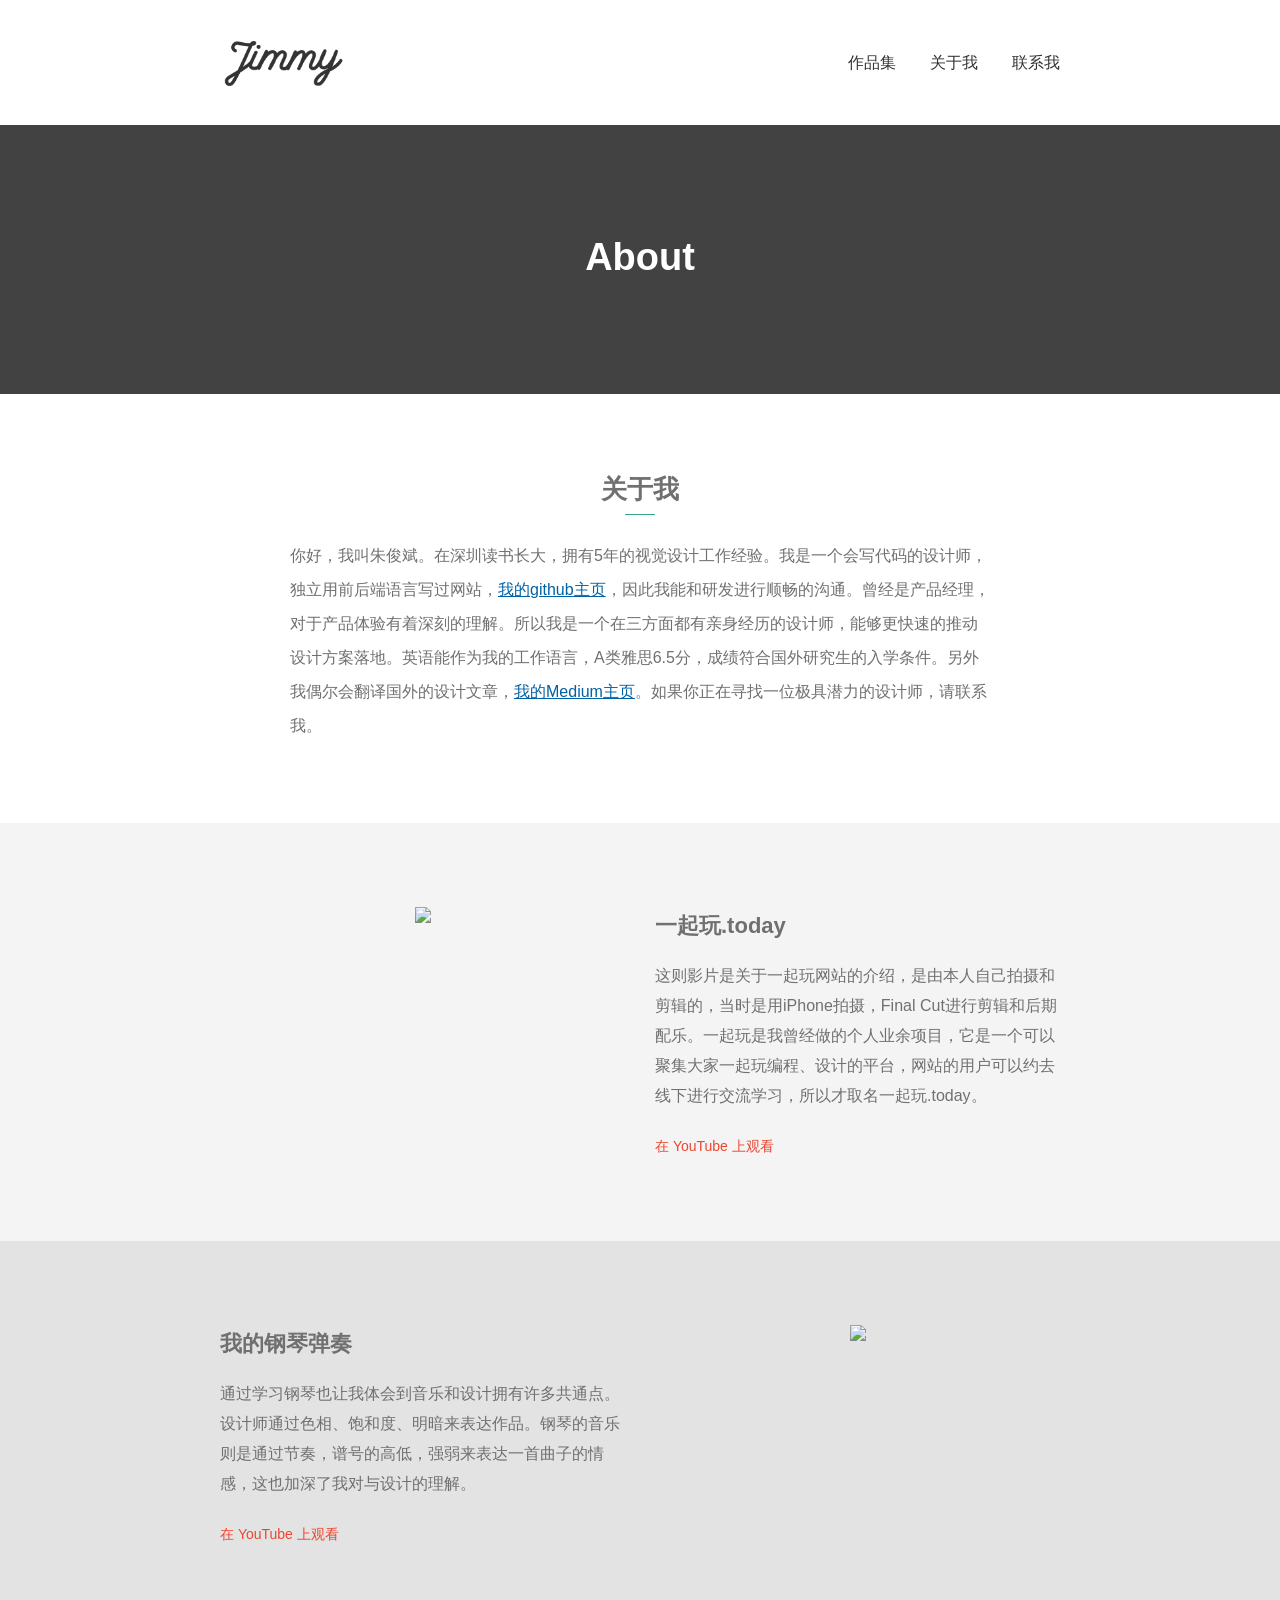
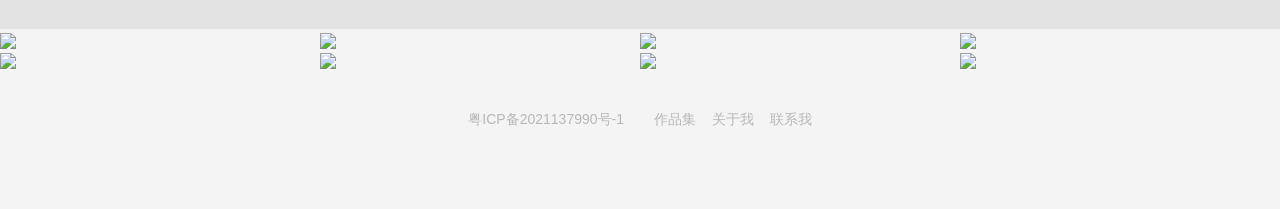
==== about.html @ 0fe476df "Initial commit for portfolio website" ====
<!DOCTYPE html>
<!--  This site was created in Webflow. http://www.webflow.com  -->
<!--  Last Published: Sat Jun 30 2018 07:43:27 GMT+0000 (UTC)  -->
<html data-wf-page="5ad36300d923b94884c6e1f0" data-wf-site="5ac39432795e751831cf4caa">
<head>
  <meta charset="utf-8">
  <title>about</title>
  <meta content="about" property="og:title">
  <meta content="width=device-width, initial-scale=1" name="viewport">
  <meta content="Webflow" name="generator">
  <link href="css/normalize.css" rel="stylesheet" type="text/css">
  <link href="css/webflow.css" rel="stylesheet" type="text/css">
  <link href="css/jimmyzhu.webflow.css" rel="stylesheet" type="text/css">
  <!-- [if lt IE 9]><script src="https://cdnjs.cloudflare.com/ajax/libs/html5shiv/3.7.3/html5shiv.min.js" type="text/javascript"></script><![endif] -->
  <script type="text/javascript">!function(o,c){var n=c.documentElement,t=" w-mod-";n.className+=t+"js",("ontouchstart"in o||o.DocumentTouch&&c instanceof DocumentTouch)&&(n.className+=t+"touch")}(window,document);</script>
  <script>
    var _hmt = _hmt || [];
    (function() {
      var hm = document.createElement("script");
      hm.src = "https://hm.baidu.com/hm.js?6eb2033383451164c5e8b014e96b7ae5";
      var s = document.getElementsByTagName("script")[0]; 
      s.parentNode.insertBefore(hm, s);
    })();
  </script>
</head>
<body>
  <div class="navigation">
    <div class="pop_div" data-ix="pop-div"><img src="images/icon_close.svg" class="close" data-ix="closepopdiv">
      <ul class="popup_menu w-list-unstyled">
        <li class="popup_items"><a href="http://www.imjimmyzhu.com/#casesSection" class="popup_link">作品集</a></li>
        <li class="popup_items"><a href="about.html" class="popup_link w--current">关于我</a></li>
        <li class="popup_items"><a href="mailto:currentlyjimmy@163.com" class="popup_link">联系我</a></li>
      </ul>
    </div>
    <div class="wrapper">
      <div class="nav_div">
        <div class="logo"><a href="index.html" class="logo w--current"><img width="128" height="auto" src="images/googleFont02.png"></a></div>
        <ul class="nav_menu w-list-unstyled">
          <li class="nav_item"><a href="http://www.imjimmyzhu.com/#casesSection" class="nav_link">作品集</a></li>
          <li class="nav_item"><a href="about.html" target="_blank" class="nav_link w--current">关于我</a></li>
          <li class="nav_item"><a href="mailto:currentlyjimmy@163.com" class="nav_link">联系我</a></li>
        </ul><img src="images/icon_bars.svg" class="bars w-hidden-main w-hidden-medium w-hidden-small" data-ix="popdivclick"></div>
    </div>
  </div>
  <div class="heroabout">
    <h1 class="detailtitle">About</h1>
  </div>
  <div class="myexperience">
    <div class="wrappermye">
      <h3 class="myexperiencetext">关于我</h3>
      <div class="greenborder"></div>
      <!-- <div class="experiencetext">2016年的我开始自学做设计，通过Youtube、Teamtreehouse获得相关理论知识。同时我也开始自学代码，并独立用Python和PHP写过两个网站：1、yiqiwan.today 此网站是个人业余项目，目的是聚集陌生人一起玩编程和设计，约去线下进行交流学习。2、chntid.com 是我帮一位好朋友的公司写的网站，由于之后公司的业务方向转型，目前网站已经下线。可访问我的github查看源代码：<a href="https://github.com/jimmyboard" target="_blank" class="link">https://github.com/jimmyboard</a></div> -->
      <div class="experiencetext" style="text-align: left;">你好，我叫朱俊斌。在深圳读书长大，拥有5年的视觉设计工作经验。我是一个会写代码的设计师，独立用前后端语言写过网站，<a href="https://github.com/jimmyboard" target="_blank" class="link" style="color: #0062A6;text-decoration: underline;">我的github主页</a>，因此我能和研发进行顺畅的沟通。曾经是产品经理，对于产品体验有着深刻的理解。所以我是一个在三方面都有亲身经历的设计师，能够更快速的推动设计方案落地。英语能作为我的工作语言，A类雅思6.5分，成绩符合国外研究生的入学条件。另外我偶尔会翻译国外的设计文章，<a href="https://medium.com/@jimmyboard" target="_blank" class="link" style="color: #0062A6;text-decoration: underline;">我的Medium主页</a>。如果你正在寻找一位极具潜力的设计师，请联系我。</a></div>
      <p class="paragraph-3"></p>
    </div>
  </div>
  <div class="yiqiwans">
    <div class="wrapper">
      <div class="yqwrow w-row">
        <div class="col1 w-col w-col-6"><a href="https://www.youtube.com/watch?v=z0DWobcI9xc&amp;t=1s" target="_blank" class="linkyt w-inline-block"><img src="images/yiqiwan2x.png" srcset="images/yiqiwan2x-p-500.png 500w, images/yiqiwan2x-p-800.png 800w, images/yiqiwan2x.png 840w" sizes="(max-width: 479px) 92vw, (max-width: 767px) 95vw, (max-width: 991px) 46vw, 405px" class="yiqiwanimage"></a></div>
        <div class="col2 w-col w-col-6">
          <h3 class="yiqiwantitle">一起玩.today</h3>
          <div class="yiqiwandetail">这则影片是关于一起玩网站的介绍，是由本人自己拍摄和剪辑的，当时是用iPhone拍摄，Final Cut进行剪辑和后期配乐。一起玩是我曾经做的个人业余项目，它是一个可以聚集大家一起玩编程、设计的平台，网站的用户可以约去线下进行交流学习，所以才取名一起玩.today。</div>
          <div class="linkyoutube"><a href="https://www.youtube.com/watch?v=z0DWobcI9xc&amp;t=1s" target="_blank" class="linkyt">在 YouTube 上观看</a></div>
        </div>
      </div>
    </div>
  </div>
  <div class="pianos">
    <div class="wrapper">
      <div class="pianorow w-hidden-small w-hidden-tiny w-row">
        <div class="col1 w-col w-col-6">
          <h3 class="yiqiwantitle">我的钢琴弹奏</h3>
          <div class="yiqiwandetail">通过学习钢琴也让我体会到音乐和设计拥有许多共通点。设计师通过色相、饱和度、明暗来表达作品。钢琴的音乐则是通过节奏，谱号的高低，强弱来表达一首曲子的情感，这也加深了我对与设计的理解。</div>
          <div class="linkyoutube"><a href="https://www.youtube.com/watch?v=-Sae8A3K7ZE" target="_blank" class="linkyt">在 YouTube 上观看</a></div>
        </div>
        <div class="col2 w-col w-col-6"><a href="https://www.youtube.com/watch?v=-Sae8A3K7ZE" target="_blank" class="linkyt w-inline-block"><img src="images/piano2x.png" srcset="images/piano2x-p-500.png 500w, images/piano2x-p-800.png 800w, images/piano2x.png 840w" sizes="(max-width: 767px) 100vw, (max-width: 991px) 46vw, 405px" class="yiqiwanimage"></a></div>
      </div>
      <div class="pianorowformobile w-hidden-main w-hidden-medium w-row">
        <div class="col1 w-col w-col-6"><a href="https://www.youtube.com/watch?v=-Sae8A3K7ZE" target="_blank" class="linkyt w-inline-block"><img src="images/piano2x.png" srcset="images/piano2x-p-500.png 500w, images/piano2x-p-800.png 800w, images/piano2x.png 840w" sizes="(max-width: 479px) 92vw, (max-width: 767px) 95vw, 100vw" class="yiqiwanimage"></a></div>
        <div class="col2 w-col w-col-6">
          <h3 class="yiqiwantitle">我的钢琴弹奏</h3>
          <div class="yiqiwandetail">通过学习钢琴也让我体会到音乐和设计拥有许多共通点。设计师通过色相、饱和度、明暗来表达作品。钢琴的音乐则是通过节奏，谱号的高低，强弱来表达一首曲子的情感，这也加深了我对与设计的理解。</div>
          <div class="linkyoutube"><a href="https://www.youtube.com/watch?v=-Sae8A3K7ZE" target="_blank" class="linkyt">在 YouTube 上观看</a></div>
        </div>
      </div>
    </div>
  </div>
  <div class="photoes">
    <div class="photoesabout w-row">
      <div class="lastphotoe w-col w-col-3 w-col-small-6 w-col-tiny-6"><img src="images/p1st2x.png" srcset="images/p1st2x-p-500.png 500w, images/p1st2x.png 720w" sizes="(max-width: 767px) 50vw, 25vw"></div>
      <div class="lastphotoe w-col w-col-3 w-col-small-6 w-col-tiny-6"><img src="images/p2nd2x.png" srcset="images/p2nd2x-p-500.png 500w, images/p2nd2x.png 720w" sizes="(max-width: 767px) 50vw, 25vw"></div>
      <div class="lastphotoe w-col w-col-3 w-col-small-6 w-col-tiny-6"><img src="images/p3rd2x.jpg" srcset="images/p3rd2x-p-500.jpeg 500w, images/p3rd2x.jpg 720w" sizes="(max-width: 767px) 50vw, 25vw"></div>
      <div class="lastphotoe w-col w-col-3 w-col-small-6 w-col-tiny-6"><img src="images/p4th2x.png" srcset="images/p4th2x-p-500.png 500w, images/p4th2x.png 720w" sizes="(max-width: 767px) 50vw, 25vw"></div>
    </div>
    <div class="photoesabout w-row">
      <div class="lastphotoe w-col w-col-3 w-col-small-6 w-col-tiny-6"><img src="images/p5th2x.png" srcset="images/p5th2x-p-500.png 500w, images/p5th2x.png 720w" sizes="(max-width: 767px) 50vw, 25vw"></div>
      <div class="lastphotoe w-col w-col-3 w-col-small-6 w-col-tiny-6"><img src="images/p6th2x.png" srcset="images/p6th2x-p-500.png 500w, images/p6th2x.png 720w" sizes="(max-width: 767px) 50vw, 25vw"></div>
      <div class="lastphotoe w-col w-col-3 w-col-small-6 w-col-tiny-6"><img src="images/p7th2x.png" srcset="images/p7th2x-p-500.png 500w, images/p7th2x.png 720w" sizes="(max-width: 767px) 50vw, 25vw"></div>
      <div class="lastphotoe w-col w-col-3 w-col-small-6 w-col-tiny-6"><img src="images/p8th2x.png" srcset="images/p8th2x-p-500.png 500w, images/p8th2x.png 720w" sizes="(max-width: 767px) 50vw, 25vw"></div>
    </div>
  </div>
  <div class="footer">
    <div class="footerwrapper">
      <div class="footertext _1st"><a href="https://beian.miit.gov.cn" target="_blank" class="footerlink">粤ICP备2021137990号-1</a></div>
      <div class="footertext"><a href="http://www.imjimmyzhu.com/#casesSection" class="footerlink">作品集</a></div>
      <div class="footertext"><a href="about.html" target="_blank" class="footerlink _3rd w--current">关于我</a></div>
      <div class="footertext"><a href="mailto:currentlyjimmy@163.com" class="footerlink">联系我</a></div>
    </div>
  </div>
  <script src="js/jquery-3.3.1.min.js" type="text/javascript"></script>
  <script src="js/webflow.js" type="text/javascript"></script>
  <!-- [if lte IE 9]><script src="https://cdnjs.cloudflare.com/ajax/libs/placeholders/3.0.2/placeholders.min.js"></script><![endif] -->
</body>
</html>
---- css/webflow.css ----
@font-face {
  font-family: 'webflow-icons';
  src: url("[data-uri]") format('truetype');
  font-weight: normal;
  font-style: normal;
}
[class^="w-icon-"],
[class*=" w-icon-"] {
  /* use !important to prevent issues with browser extensions that change fonts */
  font-family: 'webflow-icons' !important;
  speak: none;
  font-style: normal;
  font-weight: normal;
  font-variant: normal;
  text-transform: none;
  line-height: 1;
  /* Better Font Rendering =========== */
  -webkit-font-smoothing: antialiased;
  -moz-osx-font-smoothing: grayscale;
}
.w-icon-slider-right:before {
  content: "\e600";
}
.w-icon-slider-left:before {
  content: "\e601";
}
.w-icon-nav-menu:before {
  content: "\e602";
}
.w-icon-arrow-down:before,
.w-icon-dropdown-toggle:before {
  content: "\e603";
}
.w-icon-file-upload-remove:before {
  content: "\e900";
}
* {
  -webkit-box-sizing: border-box;
  -moz-box-sizing: border-box;
  box-sizing: border-box;
}
html {
  height: 100%;
}
body {
  margin: 0;
  min-height: 100%;
  background-color: #fff;
  font-family: Arial, sans-serif;
  font-size: 14px;
  line-height: 20px;
  color: #333;
}
img {
  max-width: 100%;
  vertical-align: middle;
  display: inline-block;
}
html.w-mod-touch * {
  background-attachment: scroll !important;
}
.w-block {
  display: block;
}
.w-inline-block {
  max-width: 100%;
  display: inline-block;
}
.w-clearfix:before,
.w-clearfix:after {
  content: " ";
  display: table;
}
.w-clearfix:after {
  clear: both;
}
.w-hidden {
  display: none;
}
.w-button {
  display: inline-block;
  padding: 9px 15px;
  background-color: #3898EC;
  color: white;
  border: 0;
  line-height: inherit;
  text-decoration: none;
  cursor: pointer;
  border-radius: 0;
}
input.w-button {
  -webkit-appearance: button;
}
html[data-w-dynpage] [data-w-cloak] {
  color: transparent !important;
}
.w-webflow-badge,
.w-webflow-badge * {
  position: static;
  left: auto;
  top: auto;
  right: auto;
  bottom: auto;
  z-index: auto;
  display: block;
  visibility: visible;
  overflow: visible;
  overflow-x: visible;
  overflow-y: visible;
  box-sizing: border-box;
  width: auto;
  height: auto;
  max-height: none;
  max-width: none;
  min-height: 0;
  min-width: 0;
  margin: 0;
  padding: 0;
  float: none;
  clear: none;
  border: 0 none transparent;
  border-radius: 0;
  background: none;
  background-image: none;
  background-position: 0% 0%;
  background-size: auto auto;
  background-repeat: repeat;
  background-origin: padding-box;
  background-clip: border-box;
  background-attachment: scroll;
  background-color: transparent;
  box-shadow: none;
  opacity: 1.0;
  transform: none;
  transition: none;
  direction: ltr;
  font-family: inherit;
  font-weight: inherit;
  color: inherit;
  font-size: inherit;
  line-height: inherit;
  font-style: inherit;
  font-variant: inherit;
  text-align: inherit;
  letter-spacing: inherit;
  text-decoration: inherit;
  text-indent: 0;
  text-transform: inherit;
  list-style-type: disc;
  text-shadow: none;
  font-smoothing: auto;
  vertical-align: baseline;
  cursor: inherit;
  white-space: inherit;
  word-break: normal;
  word-spacing: normal;
  word-wrap: normal;
}
.w-webflow-badge {
  position: fixed !important;
  display: inline-block !important;
  visibility: visible !important;
  opacity: 1 !important;
  z-index: 2147483647 !important;
  top: auto !important;
  right: 12px !important;
  bottom: 12px !important;
  left: auto !important;
  color: #AAADB0 !important;
  background-color: #fff !important;
  border-radius: 3px !important;
  padding: 6px 8px 6px 6px !important;
  font-size: 12px !important;
  opacity: 1.0 !important;
  line-height: 14px !important;
  text-decoration: none !important;
  transform: none !important;
  margin: 0 !important;
  width: auto !important;
  height: auto !important;
  overflow: visible !important;
  white-space: nowrap;
  box-shadow: 0 0 0 1px rgba(0, 0, 0, 0.1), 0px 1px 3px rgba(0, 0, 0, 0.1);
}
.w-webflow-badge > img {
  display: inline-block !important;
  visibility: visible !important;
  opacity: 1 !important;
  vertical-align: middle !important;
}
h1,
h2,
h3,
h4,
h5,
h6 {
  font-weight: bold;
  margin-bottom: 10px;
}
h1 {
  font-size: 38px;
  line-height: 44px;
  margin-top: 20px;
}
h2 {
  font-size: 32px;
  line-height: 36px;
  margin-top: 20px;
}
h3 {
  font-size: 24px;
  line-height: 30px;
  margin-top: 20px;
}
h4 {
  font-size: 18px;
  line-height: 24px;
  margin-top: 10px;
}
h5 {
  font-size: 14px;
  line-height: 20px;
  margin-top: 10px;
}
h6 {
  font-size: 12px;
  line-height: 18px;
  margin-top: 10px;
}
p {
  margin-top: 0;
  margin-bottom: 10px;
}
blockquote {
  margin: 0 0 10px 0;
  padding: 10px 20px;
  border-left: 5px solid #E2E2E2;
  font-size: 18px;
  line-height: 22px;
}
figure {
  margin: 0;
  margin-bottom: 10px;
}
figcaption {
  margin-top: 5px;
  text-align: center;
}
ul,
ol {
  margin-top: 0px;
  margin-bottom: 10px;
  padding-left: 40px;
}
.w-list-unstyled {
  padding-left: 0;
  list-style: none;
}
.w-embed:before,
.w-embed:after {
  content: " ";
  display: table;
}
.w-embed:after {
  clear: both;
}
.w-video {
  width: 100%;
  position: relative;
  padding: 0;
}
.w-video iframe,
.w-video object,
.w-video embed {
  position: absolute;
  top: 0;
  left: 0;
  width: 100%;
  height: 100%;
}
fieldset {
  padding: 0;
  margin: 0;
  border: 0;
}
button,
html input[type="button"],
input[type="reset"] {
  border: 0;
  cursor: pointer;
  -webkit-appearance: button;
}
.w-form {
  margin: 0 0 15px;
}
.w-form-done {
  display: none;
  padding: 20px;
  text-align: center;
  background-color: #dddddd;
}
.w-form-fail {
  display: none;
  margin-top: 10px;
  padding: 10px;
  background-color: #ffdede;
}
label {
  display: block;
  margin-bottom: 5px;
  font-weight: bold;
}
.w-input,
.w-select {
  display: block;
  width: 100%;
  height: 38px;
  padding: 8px 12px;
  margin-bottom: 10px;
  font-size: 14px;
  line-height: 1.428571429;
  color: #333333;
  vertical-align: middle;
  background-color: #ffffff;
  border: 1px solid #cccccc;
}
.w-input:-moz-placeholder,
.w-select:-moz-placeholder {
  color: #999;
}
.w-input::-moz-placeholder,
.w-select::-moz-placeholder {
  color: #999;
  opacity: 1;
}
.w-input:-ms-input-placeholder,
.w-select:-ms-input-placeholder {
  color: #999;
}
.w-input::-webkit-input-placeholder,
.w-select::-webkit-input-placeholder {
  color: #999;
}
.w-input:focus,
.w-select:focus {
  border-color: #3898EC;
  outline: 0;
}
.w-input[disabled],
.w-select[disabled],
.w-input[readonly],
.w-select[readonly],
fieldset[disabled] .w-input,
fieldset[disabled] .w-select {
  cursor: not-allowed;
  background-color: #eeeeee;
}
textarea.w-input,
textarea.w-select {
  height: auto;
}
.w-select {
  background-image: -webkit-linear-gradient(white 0%, #f3f3f3 100%);
  background-image: linear-gradient(white 0%, #f3f3f3 100%);
}
.w-select[multiple] {
  height: auto;
}
.w-form-label {
  display: inline-block;
  cursor: pointer;
  font-weight: normal;
  margin-bottom: 0px;
}
.w-checkbox,
.w-radio {
  display: block;
  margin-bottom: 5px;
  padding-left: 20px;
}
.w-checkbox:before,
.w-radio:before,
.w-checkbox:after,
.w-radio:after {
  content: " ";
  display: table;
}
.w-checkbox:after,
.w-radio:after {
  clear: both;
}
.w-checkbox-input,
.w-radio-input {
  margin: 4px 0 0;
  margin-top: 1px \9;
  line-height: normal;
  float: left;
  margin-left: -20px;
}
.w-radio-input {
  margin-top: 3px;
}
.w-file-upload {
  display: block;
  margin-bottom: 10px;
}
.w-file-upload-input {
  width: 0.1px;
  height: 0.1px;
  opacity: 0;
  overflow: hidden;
  position: absolute;
  z-index: -100;
}
.w-file-upload-default,
.w-file-upload-uploading,
.w-file-upload-success {
  display: inline-block;
  color: #333333;
}
.w-file-upload-error {
  display: block;
  margin-top: 10px;
}
.w-file-upload-default.w-hidden,
.w-file-upload-uploading.w-hidden,
.w-file-upload-error.w-hidden,
.w-file-upload-success.w-hidden {
  display: none;
}
.w-file-upload-uploading-btn {
  display: inline-block;
  font-size: 14px;
  font-weight: normal;
  cursor: pointer;
  margin: 0;
  padding: 8px 12px 8px 40px;
  border: 1px solid #cccccc;
  background-color: #fafafa;
  background-image: url("[data-uri]");
  background-position: 12px 50%;
  background-size: 20px 20px;
  background-repeat: no-repeat;
}
.w-file-upload-file {
  display: flex;
  flex-grow: 1;
  justify-content: space-between;
  margin: 0;
  padding: 8px 9px 8px 11px;
  border: 1px solid #cccccc;
  background-color: #fafafa;
}
.w-file-upload-file-name {
  font-size: 14px;
  font-weight: normal;
  display: block;
}
.w-file-remove-link {
  margin-top: 3px;
  margin-left: 10px;
  width: auto;
  height: auto;
  padding: 3px;
  display: block;
  cursor: pointer;
}
.w-icon-file-upload-remove {
  margin: auto;
  font-size: 10px;
}
.w-file-upload-error-msg {
  display: inline-block;
  color: #ea384c;
  padding: 2px 0;
}
.w-file-upload-info {
  display: inline-block;
  line-height: 38px;
  padding: 0 12px;
}
.w-file-upload-label {
  display: inline-block;
  font-size: 14px;
  font-weight: normal;
  cursor: pointer;
  margin: 0;
  padding: 8px 12px 8px 40px;
  border: 1px solid #cccccc;
  background-color: #fafafa;
  background-image: url("[data-uri]");
  background-position: 12px 50%;
  background-size: 20px 20px;
  background-repeat: no-repeat;
}
.w-icon-file-upload {
  width: 20px;
  height: 20px;
  margin-right: 8px;
}
.w-icon-file-upload-svg {
  width: 100%;
  height: 100%;
}
.w-form-recaptcha {
  margin-bottom: 8px;
}
.w-container {
  margin-left: auto;
  margin-right: auto;
  max-width: 940px;
}
.w-container:before,
.w-container:after {
  content: " ";
  display: table;
}
.w-container:after {
  clear: both;
}
.w-container .w-row {
  margin-left: -10px;
  margin-right: -10px;
}
.w-row:before,
.w-row:after {
  content: " ";
  display: table;
}
.w-row:after {
  clear: both;
}
.w-row .w-row {
  margin-left: 0;
  margin-right: 0;
}
.w-col {
  position: relative;
  float: left;
  width: 100%;
  min-height: 1px;
  padding-left: 10px;
  padding-right: 10px;
}
.w-col .w-col {
  padding-left: 0;
  padding-right: 0;
}
.w-col-1 {
  width: 8.33333333%;
}
.w-col-2 {
  width: 16.66666667%;
}
.w-col-3 {
  width: 25%;
}
.w-col-4 {
  width: 33.33333333%;
}
.w-col-5 {
  width: 41.66666667%;
}
.w-col-6 {
  width: 50%;
}
.w-col-7 {
  width: 58.33333333%;
}
.w-col-8 {
  width: 66.66666667%;
}
.w-col-9 {
  width: 75%;
}
.w-col-10 {
  width: 83.33333333%;
}
.w-col-11 {
  width: 91.66666667%;
}
.w-col-12 {
  width: 100%;
}
.w-hidden-main {
  display: none !important;
}
@media screen and (max-width: 991px) {
  .w-container {
    max-width: 728px;
  }
  .w-hidden-main {
    display: inherit !important;
  }
  .w-hidden-medium {
    display: none !important;
  }
  .w-col-medium-1 {
    width: 8.33333333%;
  }
  .w-col-medium-2 {
    width: 16.66666667%;
  }
  .w-col-medium-3 {
    width: 25%;
  }
  .w-col-medium-4 {
    width: 33.33333333%;
  }
  .w-col-medium-5 {
    width: 41.66666667%;
  }
  .w-col-medium-6 {
    width: 50%;
  }
  .w-col-medium-7 {
    width: 58.33333333%;
  }
  .w-col-medium-8 {
    width: 66.66666667%;
  }
  .w-col-medium-9 {
    width: 75%;
  }
  .w-col-medium-10 {
    width: 83.33333333%;
  }
  .w-col-medium-11 {
    width: 91.66666667%;
  }
  .w-col-medium-12 {
    width: 100%;
  }
  .w-col-stack {
    width: 100%;
    left: auto;
    right: auto;
  }
}
@media screen and (max-width: 767px) {
  .w-hidden-main {
    display: inherit !important;
  }
  .w-hidden-medium {
    display: inherit !important;
  }
  .w-hidden-small {
    display: none !important;
  }
  .w-row,
  .w-container .w-row {
    margin-left: 0;
    margin-right: 0;
  }
  .w-col {
    width: 100%;
    left: auto;
    right: auto;
  }
  .w-col-small-1 {
    width: 8.33333333%;
  }
  .w-col-small-2 {
    width: 16.66666667%;
  }
  .w-col-small-3 {
    width: 25%;
  }
  .w-col-small-4 {
    width: 33.33333333%;
  }
  .w-col-small-5 {
    width: 41.66666667%;
  }
  .w-col-small-6 {
    width: 50%;
  }
  .w-col-small-7 {
    width: 58.33333333%;
  }
  .w-col-small-8 {
    width: 66.66666667%;
  }
  .w-col-small-9 {
    width: 75%;
  }
  .w-col-small-10 {
    width: 83.33333333%;
  }
  .w-col-small-11 {
    width: 91.66666667%;
  }
  .w-col-small-12 {
    width: 100%;
  }
}
@media screen and (max-width: 479px) {
  .w-container {
    max-width: none;
  }
  .w-hidden-main {
    display: inherit !important;
  }
  .w-hidden-medium {
    display: inherit !important;
  }
  .w-hidden-small {
    display: inherit !important;
  }
  .w-hidden-tiny {
    display: none !important;
  }
  .w-col {
    width: 100%;
  }
  .w-col-tiny-1 {
    width: 8.33333333%;
  }
  .w-col-tiny-2 {
    width: 16.66666667%;
  }
  .w-col-tiny-3 {
    width: 25%;
  }
  .w-col-tiny-4 {
    width: 33.33333333%;
  }
  .w-col-tiny-5 {
    width: 41.66666667%;
  }
  .w-col-tiny-6 {
    width: 50%;
  }
  .w-col-tiny-7 {
    width: 58.33333333%;
  }
  .w-col-tiny-8 {
    width: 66.66666667%;
  }
  .w-col-tiny-9 {
    width: 75%;
  }
  .w-col-tiny-10 {
    width: 83.33333333%;
  }
  .w-col-tiny-11 {
    width: 91.66666667%;
  }
  .w-col-tiny-12 {
    width: 100%;
  }
}
.w-widget {
  position: relative;
}
.w-widget-map {
  width: 100%;
  height: 400px;
}
.w-widget-map label {
  width: auto;
  display: inline;
}
.w-widget-map img {
  max-width: inherit;
}
.w-widget-map .gm-style-iw {
  width: 90% !important;
  height: auto !important;
  top: 7px !important;
  left: 6% !important;
  display: inline;
  text-align: center;
  overflow: hidden;
}
.w-widget-map .gm-style-iw + div {
  display: none;
}
.w-widget-twitter {
  overflow: hidden;
}
.w-widget-twitter-count-shim {
  display: inline-block;
  vertical-align: top;
  position: relative;
  width: 28px;
  height: 20px;
  text-align: center;
  background: white;
  border: #758696 solid 1px;
  border-radius: 3px;
}
.w-widget-twitter-count-shim * {
  pointer-events: none;
  -webkit-user-select: none;
  -moz-user-select: none;
  -ms-user-select: none;
  user-select: none;
}
.w-widget-twitter-count-shim .w-widget-twitter-count-inner {
  position: relative;
  font-size: 15px;
  line-height: 12px;
  text-align: center;
  color: #999;
  font-family: serif;
}
.w-widget-twitter-count-shim .w-widget-twitter-count-clear {
  position: relative;
  display: block;
}
.w-widget-twitter-count-shim.w--large {
  width: 36px;
  height: 28px;
  margin-left: 7px;
}
.w-widget-twitter-count-shim.w--large .w-widget-twitter-count-inner {
  font-size: 18px;
  line-height: 18px;
}
.w-widget-twitter-count-shim:not(.w--vertical) {
  margin-left: 5px;
  margin-right: 8px;
}
.w-widget-twitter-count-shim:not(.w--vertical).w--large {
  margin-left: 6px;
}
.w-widget-twitter-count-shim:not(.w--vertical):before,
.w-widget-twitter-count-shim:not(.w--vertical):after {
  top: 50%;
  left: 0;
  border: solid transparent;
  content: " ";
  height: 0;
  width: 0;
  position: absolute;
  pointer-events: none;
}
.w-widget-twitter-count-shim:not(.w--vertical):before {
  border-color: rgba(117, 134, 150, 0);
  border-right-color: #5d6c7b;
  border-width: 4px;
  margin-left: -9px;
  margin-top: -4px;
}
.w-widget-twitter-count-shim:not(.w--vertical).w--large:before {
  border-width: 5px;
  margin-left: -10px;
  margin-top: -5px;
}
.w-widget-twitter-count-shim:not(.w--vertical):after {
  border-color: rgba(255, 255, 255, 0);
  border-right-color: white;
  border-width: 4px;
  margin-left: -8px;
  margin-top: -4px;
}
.w-widget-twitter-count-shim:not(.w--vertical).w--large:after {
  border-width: 5px;
  margin-left: -9px;
  margin-top: -5px;
}
.w-widget-twitter-count-shim.w--vertical {
  width: 61px;
  height: 33px;
  margin-bottom: 8px;
}
.w-widget-twitter-count-shim.w--vertical:before,
.w-widget-twitter-count-shim.w--vertical:after {
  top: 100%;
  left: 50%;
  border: solid transparent;
  content: " ";
  height: 0;
  width: 0;
  position: absolute;
  pointer-events: none;
}
.w-widget-twitter-count-shim.w--vertical:before {
  border-color: rgba(117, 134, 150, 0);
  border-top-color: #5d6c7b;
  border-width: 5px;
  margin-left: -5px;
}
.w-widget-twitter-count-shim.w--vertical:after {
  border-color: rgba(255, 255, 255, 0);
  border-top-color: white;
  border-width: 4px;
  margin-left: -4px;
}
.w-widget-twitter-count-shim.w--vertical .w-widget-twitter-count-inner {
  font-size: 18px;
  line-height: 22px;
}
.w-widget-twitter-count-shim.w--vertical.w--large {
  width: 76px;
}
.w-widget-gplus {
  overflow: hidden;
}
.w-background-video {
  position: relative;
  overflow: hidden;
  height: 500px;
  color: white;
}
.w-background-video > video {
  background-size: cover;
  background-position: 50% 50%;
  position: absolute;
  right: -100%;
  bottom: -100%;
  top: -100%;
  left: -100%;
  margin: auto;
  min-width: 100%;
  min-height: 100%;
  z-index: -100;
}
.w-background-video > video::-webkit-media-controls-start-playback-button {
  display: none !important;
  -webkit-appearance: none;
}
.w-slider {
  position: relative;
  height: 300px;
  text-align: center;
  background: #dddddd;
  clear: both;
  -webkit-tap-highlight-color: rgba(0, 0, 0, 0);
  tap-highlight-color: rgba(0, 0, 0, 0);
}
.w-slider-mask {
  position: relative;
  display: block;
  overflow: hidden;
  z-index: 1;
  left: 0;
  right: 0;
  height: 100%;
  white-space: nowrap;
}
.w-slide {
  position: relative;
  display: inline-block;
  vertical-align: top;
  width: 100%;
  height: 100%;
  white-space: normal;
  text-align: left;
}
.w-slider-nav {
  position: absolute;
  z-index: 2;
  top: auto;
  right: 0;
  bottom: 0;
  left: 0;
  margin: auto;
  padding-top: 10px;
  height: 40px;
  text-align: center;
  -webkit-tap-highlight-color: rgba(0, 0, 0, 0);
  tap-highlight-color: rgba(0, 0, 0, 0);
}
.w-slider-nav.w-round > div {
  border-radius: 100%;
}
.w-slider-nav.w-num > div {
  width: auto;
  height: auto;
  padding: 0.2em 0.5em;
  font-size: inherit;
  line-height: inherit;
}
.w-slider-nav.w-shadow > div {
  box-shadow: 0 0 3px rgba(51, 51, 51, 0.4);
}
.w-slider-nav-invert {
  color: #fff;
}
.w-slider-nav-invert > div {
  background-color: rgba(34, 34, 34, 0.4);
}
.w-slider-nav-invert > div.w-active {
  background-color: #222;
}
.w-slider-dot {
  position: relative;
  display: inline-block;
  width: 1em;
  height: 1em;
  background-color: rgba(255, 255, 255, 0.4);
  cursor: pointer;
  margin: 0 3px 0.5em;
  transition: background-color 100ms, color 100ms;
}
.w-slider-dot.w-active {
  background-color: #fff;
}
.w-slider-arrow-left,
.w-slider-arrow-right {
  position: absolute;
  width: 80px;
  top: 0;
  right: 0;
  bottom: 0;
  left: 0;
  margin: auto;
  cursor: pointer;
  overflow: hidden;
  color: white;
  font-size: 40px;
  -webkit-tap-highlight-color: rgba(0, 0, 0, 0);
  tap-highlight-color: rgba(0, 0, 0, 0);
  -webkit-user-select: none;
  -moz-user-select: none;
  -ms-user-select: none;
  user-select: none;
}
.w-slider-arrow-left [class^="w-icon-"],
.w-slider-arrow-right [class^="w-icon-"],
.w-slider-arrow-left [class*=" w-icon-"],
.w-slider-arrow-right [class*=" w-icon-"] {
  position: absolute;
}
.w-slider-arrow-left {
  z-index: 3;
  right: auto;
}
.w-slider-arrow-right {
  z-index: 4;
  left: auto;
}
.w-icon-slider-left,
.w-icon-slider-right {
  top: 0;
  right: 0;
  bottom: 0;
  left: 0;
  margin: auto;
  width: 1em;
  height: 1em;
}
.w-dropdown {
  display: inline-block;
  position: relative;
  text-align: left;
  margin-left: auto;
  margin-right: auto;
  z-index: 900;
}
.w-dropdown-btn,
.w-dropdown-toggle,
.w-dropdown-link {
  position: relative;
  vertical-align: top;
  text-decoration: none;
  color: #222222;
  padding: 20px;
  text-align: left;
  margin-left: auto;
  margin-right: auto;
  white-space: nowrap;
}
.w-dropdown-toggle {
  -webkit-user-select: none;
  -moz-user-select: none;
  -ms-user-select: none;
  user-select: none;
  display: inline-block;
  cursor: pointer;
  padding-right: 40px;
}
.w-icon-dropdown-toggle {
  position: absolute;
  top: 0;
  right: 0;
  bottom: 0;
  margin: auto;
  margin-right: 20px;
  width: 1em;
  height: 1em;
}
.w-dropdown-list {
  position: absolute;
  background: #dddddd;
  display: none;
  min-width: 100%;
}
.w-dropdown-list.w--open {
  display: block;
}
.w-dropdown-link {
  padding: 10px 20px;
  display: block;
  color: #222222;
}
.w-dropdown-link.w--current {
  color: #0082f3;
}
.w-nav[data-collapse="all"] .w-dropdown,
.w-nav[data-collapse="all"] .w-dropdown-toggle {
  display: block;
}
.w-nav[data-collapse="all"] .w-dropdown-list {
  position: static;
}
@media screen and (max-width: 991px) {
  .w-nav[data-collapse="medium"] .w-dropdown,
  .w-nav[data-collapse="medium"] .w-dropdown-toggle {
    display: block;
  }
  .w-nav[data-collapse="medium"] .w-dropdown-list {
    position: static;
  }
}
@media screen and (max-width: 767px) {
  .w-nav[data-collapse="small"] .w-dropdown,
  .w-nav[data-collapse="small"] .w-dropdown-toggle {
    display: block;
  }
  .w-nav[data-collapse="small"] .w-dropdown-list {
    position: static;
  }
  .w-nav-brand {
    padding-left: 10px;
  }
}
@media screen and (max-width: 479px) {
  .w-nav[data-collapse="tiny"] .w-dropdown,
  .w-nav[data-collapse="tiny"] .w-dropdown-toggle {
    display: block;
  }
  .w-nav[data-collapse="tiny"] .w-dropdown-list {
    position: static;
  }
}
/**
 * ## Note
 * Safari (on both iOS and OS X) does not handle viewport units (vh, vw) well.
 * For example percentage units do not work on descendants of elements that
 * have any dimensions expressed in viewport units. It also doesn’t handle them at
 * all in `calc()`.
 */
/**
 * Wrapper around all lightbox elements
 *
 * 1. Since the lightbox can receive focus, IE also gives it an outline.
 * 2. Fixes flickering on Chrome when a transition is in progress
 *    underneath the lightbox.
 */
.w-lightbox-backdrop {
  color: #000;
  cursor: auto;
  font-family: serif;
  font-size: medium;
  font-style: normal;
  font-variant: normal;
  font-weight: normal;
  letter-spacing: normal;
  line-height: normal;
  list-style: disc;
  text-align: start;
  text-indent: 0;
  text-shadow: none;
  text-transform: none;
  visibility: visible;
  white-space: normal;
  word-break: normal;
  word-spacing: normal;
  word-wrap: normal;
  position: fixed;
  top: 0;
  right: 0;
  bottom: 0;
  left: 0;
  color: #fff;
  font-family: "Helvetica Neue", Helvetica, Ubuntu, "Segoe UI", Verdana, sans-serif;
  font-size: 17px;
  line-height: 1.2;
  font-weight: 300;
  text-align: center;
  background: rgba(0, 0, 0, 0.9);
  z-index: 2000;
  outline: 0;
  /* 1 */
  opacity: 0;
  -webkit-user-select: none;
  -moz-user-select: none;
  -ms-user-select: none;
  -webkit-tap-highlight-color: transparent;
  -webkit-transform: translate(0, 0);
  /* 2 */
}
/**
 * Neat trick to bind the rubberband effect to our canvas instead of the whole
 * document on iOS. It also prevents a bug that causes the document underneath to scroll.
 */
.w-lightbox-backdrop,
.w-lightbox-container {
  height: 100%;
  overflow: auto;
  -webkit-overflow-scrolling: touch;
}
.w-lightbox-content {
  position: relative;
  height: 100vh;
  overflow: hidden;
}
.w-lightbox-view {
  position: absolute;
  width: 100vw;
  height: 100vh;
  opacity: 0;
}
.w-lightbox-view:before {
  content: "";
  height: 100vh;
}
/* .w-lightbox-content */
.w-lightbox-group,
.w-lightbox-group .w-lightbox-view,
.w-lightbox-group .w-lightbox-view:before {
  height: 86vh;
}
.w-lightbox-frame,
.w-lightbox-view:before {
  display: inline-block;
  vertical-align: middle;
}
/*
 * 1. Remove default margin set by user-agent on the <figure> element.
 */
.w-lightbox-figure {
  position: relative;
  margin: 0;
  /* 1 */
}
.w-lightbox-group .w-lightbox-figure {
  cursor: pointer;
}
/**
 * IE adds image dimensions as width and height attributes on the IMG tag,
 * but we need both width and height to be set to auto to enable scaling.
 */
.w-lightbox-img {
  width: auto;
  height: auto;
  max-width: none;
}
/**
 * 1. Reset if style is set by user on "All Images"
 */
.w-lightbox-image {
  display: block;
  float: none;
  /* 1 */
  max-width: 100vw;
  max-height: 100vh;
}
.w-lightbox-group .w-lightbox-image {
  max-height: 86vh;
}
.w-lightbox-caption {
  position: absolute;
  right: 0;
  bottom: 0;
  left: 0;
  padding: .5em 1em;
  background: rgba(0, 0, 0, 0.4);
  text-align: left;
  text-overflow: ellipsis;
  white-space: nowrap;
  overflow: hidden;
}
.w-lightbox-embed {
  position: absolute;
  top: 0;
  right: 0;
  bottom: 0;
  left: 0;
  width: 100%;
  height: 100%;
}
.w-lightbox-control {
  position: absolute;
  top: 0;
  width: 4em;
  background-size: 24px;
  background-repeat: no-repeat;
  background-position: center;
  cursor: pointer;
  -webkit-transition: all .3s;
  transition: all .3s;
}
.w-lightbox-left {
  display: none;
  bottom: 0;
  left: 0;
  /* <svg xmlns="http://www.w3.org/2000/svg" viewBox="-20 0 24 40" width="24" height="40"><g transform="rotate(45)"><path d="m0 0h5v23h23v5h-28z" opacity=".4"/><path d="m1 1h3v23h23v3h-26z" fill="#fff"/></g></svg> */
  background-image: url("[data-uri]");
}
.w-lightbox-right {
  display: none;
  right: 0;
  bottom: 0;
  /* <svg xmlns="http://www.w3.org/2000/svg" viewBox="-4 0 24 40" width="24" height="40"><g transform="rotate(45)"><path d="m0-0h28v28h-5v-23h-23z" opacity=".4"/><path d="m1 1h26v26h-3v-23h-23z" fill="#fff"/></g></svg> */
  background-image: url("[data-uri]");
}
/*
 * Without specifying the with and height inside the SVG, all versions of IE render the icon too small.
 * The bug does not seem to manifest itself if the elements are tall enough such as the above arrows.
 * (http://stackoverflow.com/questions/16092114/background-size-differs-in-internet-explorer)
 */
.w-lightbox-close {
  right: 0;
  height: 2.6em;
  /* <svg xmlns="http://www.w3.org/2000/svg" viewBox="-4 0 18 17" width="18" height="17"><g transform="rotate(45)"><path d="m0 0h7v-7h5v7h7v5h-7v7h-5v-7h-7z" opacity=".4"/><path d="m1 1h7v-7h3v7h7v3h-7v7h-3v-7h-7z" fill="#fff"/></g></svg> */
  background-image: url("[data-uri]");
  background-size: 18px;
}
/**
 * 1. All IE versions add extra space at the bottom without this.
 */
.w-lightbox-strip {
  position: absolute;
  bottom: 0;
  left: 0;
  right: 0;
  padding: 0 1vh;
  line-height: 0;
  /* 1 */
  white-space: nowrap;
  overflow-x: auto;
  overflow-y: hidden;
}
/*
 * 1. We use content-box to avoid having to do `width: calc(10vh + 2vw)`
 *    which doesn’t work in Safari anyway.
 * 2. Chrome renders images pixelated when switching to GPU. Making sure
 *    the parent is also rendered on the GPU (by setting translate3d for
 *    example) fixes this behavior.
 */
.w-lightbox-item {
  display: inline-block;
  width: 10vh;
  padding: 2vh 1vh;
  box-sizing: content-box;
  /* 1 */
  cursor: pointer;
  -webkit-transform: translate3d(0, 0, 0);
  /* 2 */
}
.w-lightbox-active {
  opacity: .3;
}
.w-lightbox-thumbnail {
  position: relative;
  height: 10vh;
  background: #222;
  overflow: hidden;
}
.w-lightbox-thumbnail-image {
  position: absolute;
  top: 0;
  left: 0;
}
.w-lightbox-thumbnail .w-lightbox-tall {
  top: 50%;
  width: 100%;
  -webkit-transform: translate(0, -50%);
  -ms-transform: translate(0, -50%);
  transform: translate(0, -50%);
}
.w-lightbox-thumbnail .w-lightbox-wide {
  left: 50%;
  height: 100%;
  -webkit-transform: translate(-50%, 0);
  -ms-transform: translate(-50%, 0);
  transform: translate(-50%, 0);
}
/*
 * Spinner
 *
 * Absolute pixel values are used to avoid rounding errors that would cause
 * the white spinning element to be misaligned with the track.
 */
.w-lightbox-spinner {
  position: absolute;
  top: 50%;
  left: 50%;
  box-sizing: border-box;
  width: 40px;
  height: 40px;
  margin-top: -20px;
  margin-left: -20px;
  border: 5px solid rgba(0, 0, 0, 0.4);
  border-radius: 50%;
  -webkit-animation: spin .8s infinite linear;
  animation: spin .8s infinite linear;
}
.w-lightbox-spinner:after {
  content: "";
  position: absolute;
  top: -4px;
  right: -4px;
  bottom: -4px;
  left: -4px;
  border: 3px solid transparent;
  border-bottom-color: #fff;
  border-radius: 50%;
}
/*
 * Utility classes
 */
.w-lightbox-hide {
  display: none;
}
.w-lightbox-noscroll {
  overflow: hidden;
}
@media (min-width: 768px) {
  .w-lightbox-content {
    height: 96vh;
    margin-top: 2vh;
  }
  .w-lightbox-view,
  .w-lightbox-view:before {
    height: 96vh;
  }
  /* .w-lightbox-content */
  .w-lightbox-group,
  .w-lightbox-group .w-lightbox-view,
  .w-lightbox-group .w-lightbox-view:before {
    height: 84vh;
  }
  .w-lightbox-image {
    max-width: 96vw;
    max-height: 96vh;
  }
  .w-lightbox-group .w-lightbox-image {
    max-width: 82.3vw;
    max-height: 84vh;
  }
  .w-lightbox-left,
  .w-lightbox-right {
    display: block;
    opacity: .5;
  }
  .w-lightbox-close {
    opacity: .8;
  }
  .w-lightbox-control:hover {
    opacity: 1;
  }
}
.w-lightbox-inactive,
.w-lightbox-inactive:hover {
  opacity: 0;
}
.w-richtext:before,
.w-richtext:after {
  content: " ";
  display: table;
}
.w-richtext:after {
  clear: both;
}
.w-richtext[contenteditable="true"]:before,
.w-richtext[contenteditable="true"]:after {
  white-space: initial;
}
.w-richtext ol,
.w-richtext ul {
  overflow: hidden;
}
.w-richtext .w-richtext-figure-selected.w-richtext-figure-type-video div:before,
.w-richtext .w-richtext-figure-selected[data-rt-type="video"] div:before {
  outline: 2px solid #2895f7;
}
.w-richtext .w-richtext-figure-selected.w-richtext-figure-type-image div,
.w-richtext .w-richtext-figure-selected[data-rt-type="image"] div {
  outline: 2px solid #2895f7;
}
.w-richtext figure.w-richtext-figure-type-video > div:before,
.w-richtext figure[data-rt-type="video"] > div:before {
  content: '';
  position: absolute;
  display: none;
  left: 0;
  top: 0;
  right: 0;
  bottom: 0;
  z-index: 1;
}
.w-richtext figure {
  position: relative;
  max-width: 60%;
}
.w-richtext figure > div:before {
  cursor: default!important;
}
.w-richtext figure img {
  width: 100%;
}
.w-richtext figure figcaption.w-richtext-figcaption-placeholder {
  opacity: 0.6;
}
.w-richtext figure div {
  /* fix incorrectly sized selection border in the data manager */
  font-size: 0px;
  color: transparent;
}
.w-richtext figure.w-richtext-figure-type-image,
.w-richtext figure[data-rt-type="image"] {
  display: table;
}
.w-richtext figure.w-richtext-figure-type-image > div,
.w-richtext figure[data-rt-type="image"] > div {
  display: inline-block;
}
.w-richtext figure.w-richtext-figure-type-image > figcaption,
.w-richtext figure[data-rt-type="image"] > figcaption {
  display: table-caption;
  caption-side: bottom;
}
.w-richtext figure.w-richtext-figure-type-video,
.w-richtext figure[data-rt-type="video"] {
  width: 60%;
  height: 0;
}
.w-richtext figure.w-richtext-figure-type-video iframe,
.w-richtext figure[data-rt-type="video"] iframe {
  position: absolute;
  top: 0;
  left: 0;
  width: 100%;
  height: 100%;
}
.w-richtext figure.w-richtext-figure-type-video > div,
.w-richtext figure[data-rt-type="video"] > div {
  width: 100%;
}
.w-richtext figure.w-richtext-align-center {
  margin-right: auto;
  margin-left: auto;
  clear: both;
}
.w-richtext figure.w-richtext-align-center.w-richtext-figure-type-image > div,
.w-richtext figure.w-richtext-align-center[data-rt-type="image"] > div {
  max-width: 100%;
}
.w-richtext figure.w-richtext-align-normal {
  clear: both;
}
.w-richtext figure.w-richtext-align-fullwidth {
  width: 100%;
  max-width: 100%;
  text-align: center;
  clear: both;
  display: block;
  margin-right: auto;
  margin-left: auto;
}
.w-richtext figure.w-richtext-align-fullwidth > div {
  display: inline-block;
  /* padding-bottom is used for aspect ratios in video figures
      we want the div to inherit that so hover/selection borders in the designer-canvas
      fit right*/
  padding-bottom: inherit;
}
.w-richtext figure.w-richtext-align-fullwidth > figcaption {
  display: block;
}
.w-richtext figure.w-richtext-align-floatleft {
  float: left;
  margin-right: 15px;
  clear: none;
}
.w-richtext figure.w-richtext-align-floatright {
  float: right;
  margin-left: 15px;
  clear: none;
}
.w-nav {
  position: relative;
  background: #dddddd;
  z-index: 1000;
}
.w-nav:before,
.w-nav:after {
  content: " ";
  display: table;
}
.w-nav:after {
  clear: both;
}
.w-nav-brand {
  position: relative;
  float: left;
  text-decoration: none;
  color: #333333;
}
.w-nav-link {
  position: relative;
  display: inline-block;
  vertical-align: top;
  text-decoration: none;
  color: #222222;
  padding: 20px;
  text-align: left;
  margin-left: auto;
  margin-right: auto;
}
.w-nav-link.w--current {
  color: #0082f3;
}
.w-nav-menu {
  position: relative;
  float: right;
}
.w--nav-menu-open {
  display: block !important;
  position: absolute;
  top: 100%;
  left: 0;
  right: 0;
  background: #C8C8C8;
  text-align: center;
  overflow: visible;
  min-width: 200px;
}
.w--nav-link-open {
  display: block;
  position: relative;
}
.w-nav-overlay {
  position: absolute;
  overflow: hidden;
  display: none;
  top: 100%;
  left: 0;
  right: 0;
  width: 100%;
}
.w-nav-overlay .w--nav-menu-open {
  top: 0;
}
.w-nav[data-animation="over-left"] .w-nav-overlay {
  width: auto;
}
.w-nav[data-animation="over-left"] .w-nav-overlay,
.w-nav[data-animation="over-left"] .w--nav-menu-open {
  right: auto;
  z-index: 1;
  top: 0;
}
.w-nav[data-animation="over-right"] .w-nav-overlay {
  width: auto;
}
.w-nav[data-animation="over-right"] .w-nav-overlay,
.w-nav[data-animation="over-right"] .w--nav-menu-open {
  left: auto;
  z-index: 1;
  top: 0;
}
.w-nav-button {
  position: relative;
  float: right;
  padding: 18px;
  font-size: 24px;
  display: none;
  cursor: pointer;
  -webkit-tap-highlight-color: rgba(0, 0, 0, 0);
  tap-highlight-color: rgba(0, 0, 0, 0);
  -webkit-user-select: none;
  -moz-user-select: none;
  -ms-user-select: none;
  user-select: none;
}
.w-nav-button.w--open {
  background-color: #C8C8C8;
  color: white;
}
.w-nav[data-collapse="all"] .w-nav-menu {
  display: none;
}
.w-nav[data-collapse="all"] .w-nav-button {
  display: block;
}
@media screen and (max-width: 991px) {
  .w-nav[data-collapse="medium"] .w-nav-menu {
    display: none;
  }
  .w-nav[data-collapse="medium"] .w-nav-button {
    display: block;
  }
}
@media screen and (max-width: 767px) {
  .w-nav[data-collapse="small"] .w-nav-menu {
    display: none;
  }
  .w-nav[data-collapse="small"] .w-nav-button {
    display: block;
  }
  .w-nav-brand {
    padding-left: 10px;
  }
}
@media screen and (max-width: 479px) {
  .w-nav[data-collapse="tiny"] .w-nav-menu {
    display: none;
  }
  .w-nav[data-collapse="tiny"] .w-nav-button {
    display: block;
  }
}
.w-tabs {
  position: relative;
}
.w-tabs:before,
.w-tabs:after {
  content: " ";
  display: table;
}
.w-tabs:after {
  clear: both;
}
.w-tab-menu {
  position: relative;
}
.w-tab-link {
  position: relative;
  display: inline-block;
  vertical-align: top;
  text-decoration: none;
  padding: 9px 30px;
  text-align: left;
  cursor: pointer;
  color: #222222;
  background-color: #dddddd;
}
.w-tab-link.w--current {
  background-color: #C8C8C8;
}
.w-tab-content {
  position: relative;
  display: block;
  overflow: hidden;
}
.w-tab-pane {
  position: relative;
  display: none;
}
.w--tab-active {
  display: block;
}
@media screen and (max-width: 479px) {
  .w-tab-link {
    display: block;
  }
}
.w-ix-emptyfix:after {
  content: "";
}
@keyframes spin {
  0% {
    transform: rotate(0deg);
  }
  100% {
    transform: rotate(360deg);
  }
}
.w-dyn-empty {
  padding: 10px;
  background-color: #dddddd;
}
.w-dyn-bind-empty {
  display: none !important;
}
.w-condition-invisible {
  display: none !important;
}
---- css/jimmyzhu.webflow.css ----
body {
  background-color: #f4f4f4;
  font-family: 'hiragino sans gb', 'helvetica neue', 'microsoft yahei', tahoma, arial, sans-serif;
  color: #333;
  font-size: 14px;
  line-height: 20px;
}

h1 {
  margin-top: 20px;
  margin-bottom: 10px;
  color: #fff;
  font-size: 38px;
  line-height: 44px;
  font-weight: 700;
}

h2 {
  margin-top: 20px;
  margin-bottom: 10px;
  font-size: 32px;
  line-height: 36px;
  font-weight: bold;
}

h4 {
  margin-top: 10px;
  margin-bottom: 10px;
  font-size: 20px;
  line-height: 24px;
  font-weight: 700;
}

.hero {
  height: 600px;
  background-color: #424242;
  background-image: url('../images/resume_pattern.svg');
  background-position: 0px 0px;
  background-size: cover;
  background-repeat: no-repeat;
  text-align: center;
}

.jimmy_pic {
  display: inline-block;
  width: 130px;
  height: 130px;
  margin-top: 92px;
  float: none;
  border: 3px solid #fff;
  border-radius: 100px;
  background-color: #fff;
  box-shadow: 0 3px 6px 0 rgba(0, 0, 0, .15);
  text-align: left;
}

.my_name {
  margin-top: 0px;
  font-size: 30px;
}

.jiandanjieshao {
  margin-top: 24px;
  margin-bottom: 60px;
  color: hsla(0, 0%, 100%, .5);
  font-size: 16px;
  line-height: 34px;
  font-weight: 200;
  text-align: center;
}

.moretext {
  color: #fff;
}

.more {
  color: #fff;
  text-decoration: none;
}

.link_phone {
  margin-right: 64px;
  margin-left: 64px;
}

.icon_phone {
  margin-right: 0px;
  margin-left: 0px;
}

.jiandanjieshao_2 {
  margin-top: 24px;
  margin-bottom: 60px;
  color: hsla(0, 0%, 100%, .5);
  font-size: 20px;
  line-height: 38px;
  font-weight: 200;
  text-align: center;
}

.pop_div {
  display: none;
}

.nav_div {
  display: -webkit-box;
  display: -webkit-flex;
  display: -ms-flexbox;
  display: flex;
  padding-top: 35px;
  padding-bottom: 35px;
  -webkit-box-pack: justify;
  -webkit-justify-content: space-between;
  -ms-flex-pack: justify;
  justify-content: space-between;
  -webkit-box-align: center;
  -webkit-align-items: center;
  -ms-flex-align: center;
  align-items: center;
}

.nav_menu {
  display: block;
  margin-bottom: 0px;
  padding-left: 0px;
  -webkit-box-flex: 0;
  -webkit-flex: 0 auto;
  -ms-flex: 0 auto;
  flex: 0 auto;
}

.wrapper {
  display: block;
  max-width: 870px;
  margin-right: auto;
  margin-left: auto;
  padding: 0px 15px;
  text-align: center;
}

.navigation {
  background-color: #fff;
}

.nav_item {
  display: inline;
  margin-right: 0px;
  margin-left: 30px;
  font-size: 16px;
}

.logo {
  display: inline-block;
  font-family: Arial, 'Helvetica Neue', Helvetica, sans-serif;
  color: #333;
  font-size: 24px;
  font-weight: 400;
  text-decoration: none;
}

.logo.w--current {
  font-family: Arial, 'Helvetica Neue', Helvetica, sans-serif;
  font-weight: 400;
}

.nav_link {
  display: inline;
  padding-left: 0px;
  color: #333;
  text-decoration: none;
}

.intro {
  background-color: #fff;
}

.introtext {
  display: inline-block;
  max-width: 700px;
  padding-top: 50px;
  padding-bottom: 50px;
  color: #707070;
  font-size: 16px;
  line-height: 34px;
  text-align: center;
}

.casethumbnail {
  border: 10px solid #fff;
  border-radius: 3px;
  background-color: #fff;
  box-shadow: 0 1px 2px 0 rgba(0, 0, 0, .1);
}

.linkcasethumbnail {
  text-decoration: none;
}

.linkcasethumbnail.lastlct {
  cursor: default;
}

.linkcasethumbnail.lastlct.w--current {
  cursor: default;
}

.row1st {
  margin: 50px -7.5px 0px;
}

.column {
  padding: 7.5px;
}

.column-2 {
  padding: 7.5px;
}

.column-3 {
  padding: 7.5px;
}

.thumbnailtext {
  margin-top: 20px;
  margin-bottom: 10px;
  color: #b7b7b7;
  font-size: 14px;
  font-weight: 400;
  text-decoration: none;
}

.row2nd {
  margin-top: 0px;
  margin-right: -7.5px;
  margin-left: -7.5px;
}

.footertext {
  display: inline;
  color: #b7b7b7;
}

.footertext._1st {
  margin-right: 26px;
}

.footerlink {
  color: #b7b7b7;
  font-size: 14px;
  text-decoration: none;
  cursor: pointer;
}

.footerlink.w--current {
  color: #b7b7b7;
}

.footerlink._3rd {
  margin-right: 12px;
  margin-left: 12px;
  color: #b7b7b7;
}

.footerwrapper {
  display: block;
  max-width: 870px;
  margin-right: auto;
  margin-left: auto;
  padding: 40px 15px 80px;
  text-align: center;
}

.heroabout {
  height: 269px;
  background-color: #424242;
  background-image: url('../images/resume_pattern.svg');
  background-position: 0px 0px;
  background-size: cover;
  background-repeat: no-repeat;
  text-align: center;
}

.detailtitle {
  margin-top: 0px;
  padding-top: 110px;
}

.myexperience {
  background-color: #fff;
}

.myexperiencetext {
  margin-top: 0px;
  margin-bottom: 0px;
  padding-top: 80px;
  padding-bottom: 10px;
  color: #707070;
  font-size: 26px;
  font-weight: 700;
}

.experiencetext {
  margin-top: 24px;
  padding-bottom: 0px;
  color: #707070;
  font-size: 16px;
  line-height: 34px;
}

.wrappermye {
  display: block;
  max-width: 730px;
  margin-right: auto;
  margin-left: auto;
  padding: 0px 15px;
  text-align: center;
}

.greenborder {
  display: block;
  width: 30px;
  margin-right: auto;
  margin-left: auto;
  border-style: none none solid;
  border-width: 0px 0px 1px 1px;
  border-color: #000 #000 #35a691;
}

.yiqiwans {
  background-color: #f4f4f4;
}

.col1 {
  padding-right: 15px;
  padding-left: 7.5px;
}

.col2 {
  padding-right: 7.5px;
  padding-left: 15px;
}

.yqwrow {
  margin-right: -7.5px;
  margin-left: -7.5px;
  padding-top: 80px;
  padding-bottom: 80px;
}

.yiqiwantitle {
  margin-top: 8px;
  margin-bottom: 20px;
  color: #707070;
  font-size: 22px;
  text-align: left;
}

.yiqiwandetail {
  color: #707070;
  font-size: 16px;
  line-height: 30px;
  text-align: left;
}

.linkyoutube {
  margin-top: 20px;
  color: #ed462f;
  font-size: 14px;
  line-height: 30px;
  text-align: left;
}

.linkyt {
  color: #ed462f;
  text-decoration: none;
}

.pianos {
  background-color: #e3e3e3;
}

.pianorow {
  margin-right: -7.5px;
  margin-left: -7.5px;
  padding-top: 80px;
  padding-bottom: 80px;
}

.lastphotoe {
  padding-right: 0px;
  padding-left: 0px;
}

.pianorowformobile {
  margin-right: -7.5px;
  margin-left: -7.5px;
  padding-top: 80px;
  padding-bottom: 80px;
}

.herocasetitle {
  height: 269px;
  background-color: #424242;
  background-image: url('../images/resume_pattern.svg');
  background-position: 0px 0px;
  background-size: cover;
  background-repeat: no-repeat;
  text-align: center;
}

.detailcasetitle {
  margin-top: 0px;
  margin-bottom: 20px;
  padding-top: 110px;
  font-size: 30px;
  font-weight: 400;
}

.whiteborder {
  display: block;
  width: 30px;
  margin-right: auto;
  margin-left: auto;
  border-style: none none solid;
  border-width: 0px 0px 1px 1px;
  border-color: #fff;
}

.text-block {
  margin-top: 10px;
  color: #fff;
}

.bigwhiteborder {
  margin-top: 20px;
  border: 20px solid #fff;
  border-radius: 3px;
  background-color: #fff;
  box-shadow: 0 1px 2px 0 rgba(0, 0, 0, .1);
}

.nimage {
  margin-top: 0px;
}

.casedescription {
  margin-top: 15px;
}

.casedetail {
  border-radius: 3px;
  background-color: #fff;
  box-shadow: 0 1px 2px 0 rgba(0, 0, 0, .1);
}

.detail1st {
  margin-top: 0px;
  margin-bottom: 8px;
  padding-left: 30px;
  border-left: 6px solid #35a691;
  color: #707070;
  text-align: left;
}

.margindetail {
  height: 30px;
}

.detailtext {
  margin-bottom: 40px;
  padding-right: 60px;
  padding-left: 35px;
  color: #707070;
  font-size: 16px;
  line-height: 28px;
  text-align: left;
}

.detailtext.detailtextlast {
  margin-bottom: 0px;
  padding-bottom: 50px;
}

.detail2nd {
  margin-top: 0px;
  margin-bottom: 8px;
  padding-left: 30px;
  border-left: 6px solid #35a691;
  color: #707070;
  text-align: left;
}

.detailtextfordesktop {
  margin-bottom: 40px;
  padding-right: 60px;
  padding-left: 35px;
  color: #707070;
  font-size: 16px;
  line-height: 28px;
  text-align: left;
}

.sectionlogos {
  margin-top: 15px;
}

.logorow {
  margin-right: -7.5px;
  margin-left: -7.5px;
}

.lcol01 {
  padding-right: 7.5px;
  padding-left: 7.5px;
}

.lcol02 {
  padding-right: 7.5px;
  padding-left: 7.5px;
}

.lcol03 {
  padding-right: 7.5px;
  padding-left: 7.5px;
}

.lcol04 {
  padding-right: 7.5px;
  padding-left: 7.5px;
}

.logodescription {
  margin-top: 15px;
}

.logodescriptionbox {
  border-radius: 3px;
  background-color: #fff;
  box-shadow: 0 1px 2px 0 rgba(0, 0, 0, .1);
}

.yiqiwanh {
  margin-top: 0px;
  margin-bottom: 14px;
  padding-top: 34px;
  padding-right: 40px;
  padding-left: 40px;
  color: #707070;
  text-align: left;
}

.yiqiwanparagraph {
  margin-bottom: 0px;
  padding-right: 30px;
  padding-bottom: 40px;
  padding-left: 40px;
  color: #707070;
  font-size: 16px;
  line-height: 28px;
  text-align: left;
}

.illustrationsection {
  margin-top: 15px;
}

.illustrationrow {
  margin-right: -7.5px;
  margin-left: -7.5px;
}

.illustration01 {
  padding-right: 7.5px;
  padding-left: 7.5px;
}

.illustration02 {
  padding-right: 7.5px;
  padding-left: 7.5px;
}

.illustration01div {
  border: 20px solid #fff;
  border-radius: 3px;
  background-color: #fff;
  box-shadow: 0 1px 2px 0 rgba(0, 0, 0, .1);
}

.illustration02div {
  border: 20px solid #fff;
  border-radius: 3px;
  background-color: #fff;
  box-shadow: 0 1px 2px 0 rgba(0, 0, 0, .1);
}

.illustration03div {
  margin-top: 15px;
  border: 20px solid #fff;
  border-radius: 3px;
  background-color: #fff;
  box-shadow: 0 1px 2px 0 rgba(0, 0, 0, .1);
}

.illustrationrow02 {
  margin-top: 15px;
  margin-right: -7.5px;
  margin-left: -7.5px;
}

.section {
  padding-bottom: 86px;
  background-image: -webkit-linear-gradient(270deg, #ff5722, #ff5722);
  background-image: linear-gradient(180deg, #ff5722, #ff5722);
}

.wrapper-2 {
  display: block;
  max-width: 840px;
  margin-right: auto;
  margin-left: auto;
  padding-right: 0px;
  padding-left: 0px;
}

.heading {
  margin-top: 66px;
  padding-top: 0px;
  padding-bottom: 0px;
  color: #fff;
  font-size: 24px;
  font-weight: 300;
}

.paragraph-2 {
  max-width: 700px;
  margin-top: 15px;
  margin-bottom: 15px;
  font-family: Arial, 'Helvetica Neue', Helvetica, sans-serif;
  color: #fff;
  line-height: 34px;
  font-weight: 300;
}

.text-block-5 {
  margin-top: 50px;
  margin-bottom: 50px;
  padding: 0px;
  font-size: 16px;
  text-align: center;
}

.long-description {
  padding: 50px 130px;
  font-size: 16px;
  line-height: 34px;
  text-align: center;
}

.footer-2 {
  background-image: -webkit-linear-gradient(270deg, #333, #333);
  background-image: linear-gradient(180deg, #333, #333);
}

.container-8 {
  text-align: center;
}

.tfw {
  display: block;
  padding-top: 80px;
  padding-bottom: 30px;
  color: #fff;
  font-size: 34px;
  text-align: center;
}

.footer_wrapper {
  margin-bottom: 80px;
}

.copyright {
  display: inline-block;
  margin-right: 14px;
  color: #fff;
}

.footertext-2 {
  display: inline-block;
  color: #fff;
}

.footerlink-2 {
  margin-left: 12px;
  color: #fff;
  text-align: left;
  text-decoration: none;
}

.link {
  display: inline-block;
  color: #707070;
  text-decoration: none;
}

.paragraph-3 {
  margin-bottom: 0px;
  padding-bottom: 80px;
}

.casesdescription {
  margin-top: 26px;
  margin-bottom: 40px;
  color: #aaa;
  font-size: 12px;
}

.detailtextformobile {
  margin-bottom: 40px;
  padding-right: 60px;
  padding-left: 35px;
  color: #707070;
  font-size: 16px;
  line-height: 28px;
  text-align: left;
}

html.w-mod-js *[data-ix="pop-div"] {
  display: none;
  opacity: 0;
}

@media (max-width: 991px) {
  .wrapper-2 {
    padding-right: 15px;
    padding-left: 15px;
  }
}

@media (max-width: 767px) {
  .jiandanjieshao_2 {
    margin-left: 0px;
    padding-right: 15px;
    padding-left: 15px;
  }
  .col2 {
    padding-left: 7.5px;
  }
  .yiqiwantitle {
    margin-top: 30px;
  }
}

@media (max-width: 479px) {
  .hero {
    height: 470px;
  }
  .jimmy_pic {
    margin-top: 80px;
  }
  .my_name {
    margin-top: 0px;
    margin-bottom: 12px;
    font-size: 24px;
  }
  .jiandanjieshao {
    overflow: visible;
    margin-right: 0px;
    margin-left: 0px;
    font-size: 14px;
  }
  .more {
    font-weight: 500;
  }
  .icon_medium {
    opacity: 0.5;
  }
  .link_phone {
    margin-right: 50px;
    margin-left: 50px;
  }
  .icon_phone {
    opacity: 0.5;
  }
  .icon_email {
    opacity: 0.5;
  }
  .jiandanjieshao_2 {
    margin: 0px 0px 40px;
    padding-left: 15px;
    font-size: 14px;
    line-height: 28px;
  }
  .pop_div {
    position: fixed;
    z-index: 999;
    display: none;
    width: 100%;
    height: 100%;
    background-color: #f4f4f4;
    color: #fff;
    text-align: center;
  }
  .popup_items {
    display: block;
    margin-bottom: 54px;
  }
  .popup_link {
    display: inline;
    color: #b7b7b7;
    font-size: 24px;
    font-weight: 700;
    text-decoration: none;
  }
  .popup_link.w--current {
    text-decoration: none;
  }
  .nav_item {
    display: none;
  }
  .bars {
    cursor: pointer;
  }
  .close {
    display: inline-block;
    margin-top: 60px;
    cursor: pointer;
  }
  .popup_menu {
    position: absolute;
    left: 0px;
    top: 0px;
    right: 0px;
    bottom: 0px;
    display: block;
    height: 180px;
    margin: auto;
    padding-left: 0px;
  }
  .introtext {
    font-size: 14px;
    line-height: 28px;
  }
  .footertext._1st {
    cursor: default;
  }
  .footerlink {
    cursor: default;
  }
  .heroabout {
    height: 204px;
  }
  .detailtitle {
    margin-top: 0px;
    margin-bottom: 0px;
    padding-top: 76px;
    font-size: 24px;
  }
  .myexperiencetext {
    padding-top: 50px;
    font-size: 18px;
  }
  .experiencetext {
    padding-bottom: 0px;
    font-size: 14px;
    line-height: 28px;
    text-align: center;
  }
  .yqwrow {
    padding-top: 50px;
    padding-bottom: 50px;
  }
  .pianorowformobile {
    padding-top: 50px;
    padding-bottom: 50px;
  }
  .herocasetitle {
    height: 214px;
  }
  .detailcasetitle {
    margin-top: 0px;
    margin-bottom: 20px;
    padding-top: 80px;
    font-size: 30px;
  }
  .detailcasetitle.detailcasetitleformobile {
    font-size: 22px;
  }
  .bigwhiteborder {
    margin-top: 10px;
    border-width: 10px;
  }
  .detail1st {
    margin-bottom: 10px;
    padding-left: 15px;
  }
  .detailtext {
    padding-right: 15px;
    padding-left: 22px;
    font-size: 14px;
  }
  .detailtext.detailtextformobile {
    margin-bottom: 30px;
  }
  .detail2nd {
    margin-bottom: 10px;
    padding-left: 15px;
  }
  .detailtextfordesktop {
    padding-right: 15px;
    padding-left: 22px;
    font-size: 14px;
  }
  .sectionlogos {
    margin-top: 10px;
  }
  .logorow {
    margin-right: -5px;
    margin-left: -5px;
  }
  .lcol01 {
    padding-right: 5px;
    padding-left: 5px;
  }
  .lcol02 {
    padding-right: 5px;
    padding-left: 5px;
  }
  .lcol03 {
    margin-top: 10px;
    padding-right: 5px;
    padding-left: 5px;
  }
  .lcol04 {
    margin-top: 10px;
    padding-right: 5px;
    padding-left: 5px;
  }
  .logodescription {
    margin-top: 10px;
  }
  .yiqiwanh {
    margin-bottom: 15px;
    padding-top: 50px;
    padding-right: 16px;
    padding-left: 20px;
  }
  .yiqiwanparagraph {
    padding-right: 15px;
    padding-bottom: 50px;
    padding-left: 20px;
    font-size: 14px;
  }
  .illustrationsection {
    margin-top: 10px;
  }
  .illustration01div {
    border-width: 10px;
  }
  .illustration02div {
    margin-top: 10px;
    border-width: 10px;
  }
  .illustration03div {
    margin-top: 10px;
    border-width: 10px;
  }
  .illustrationrow02 {
    margin-top: 10px;
  }
  .section {
    padding-bottom: 40px;
  }
  .heading {
    padding-right: 0px;
    padding-left: 0px;
  }
  .paragraph-2 {
    padding-right: 0px;
    padding-left: 0px;
    line-height: 28px;
  }
  .text-block-5 {
    padding-right: 15px;
    padding-left: 15px;
    line-height: 30px;
  }
  .long-description {
    padding: 50px 15px;
    font-size: 16px;
    line-height: 30px;
  }
  .footer-2 {
    padding-bottom: 2px;
  }
  .tfw {
    padding-bottom: 36px;
  }
  .copyright {
    margin-right: 0px;
  }
  .paragraph-3 {
    padding-bottom: 50px;
  }
  .detailtextformobile {
    padding-right: 15px;
    padding-left: 22px;
    font-size: 14px;
  }
}
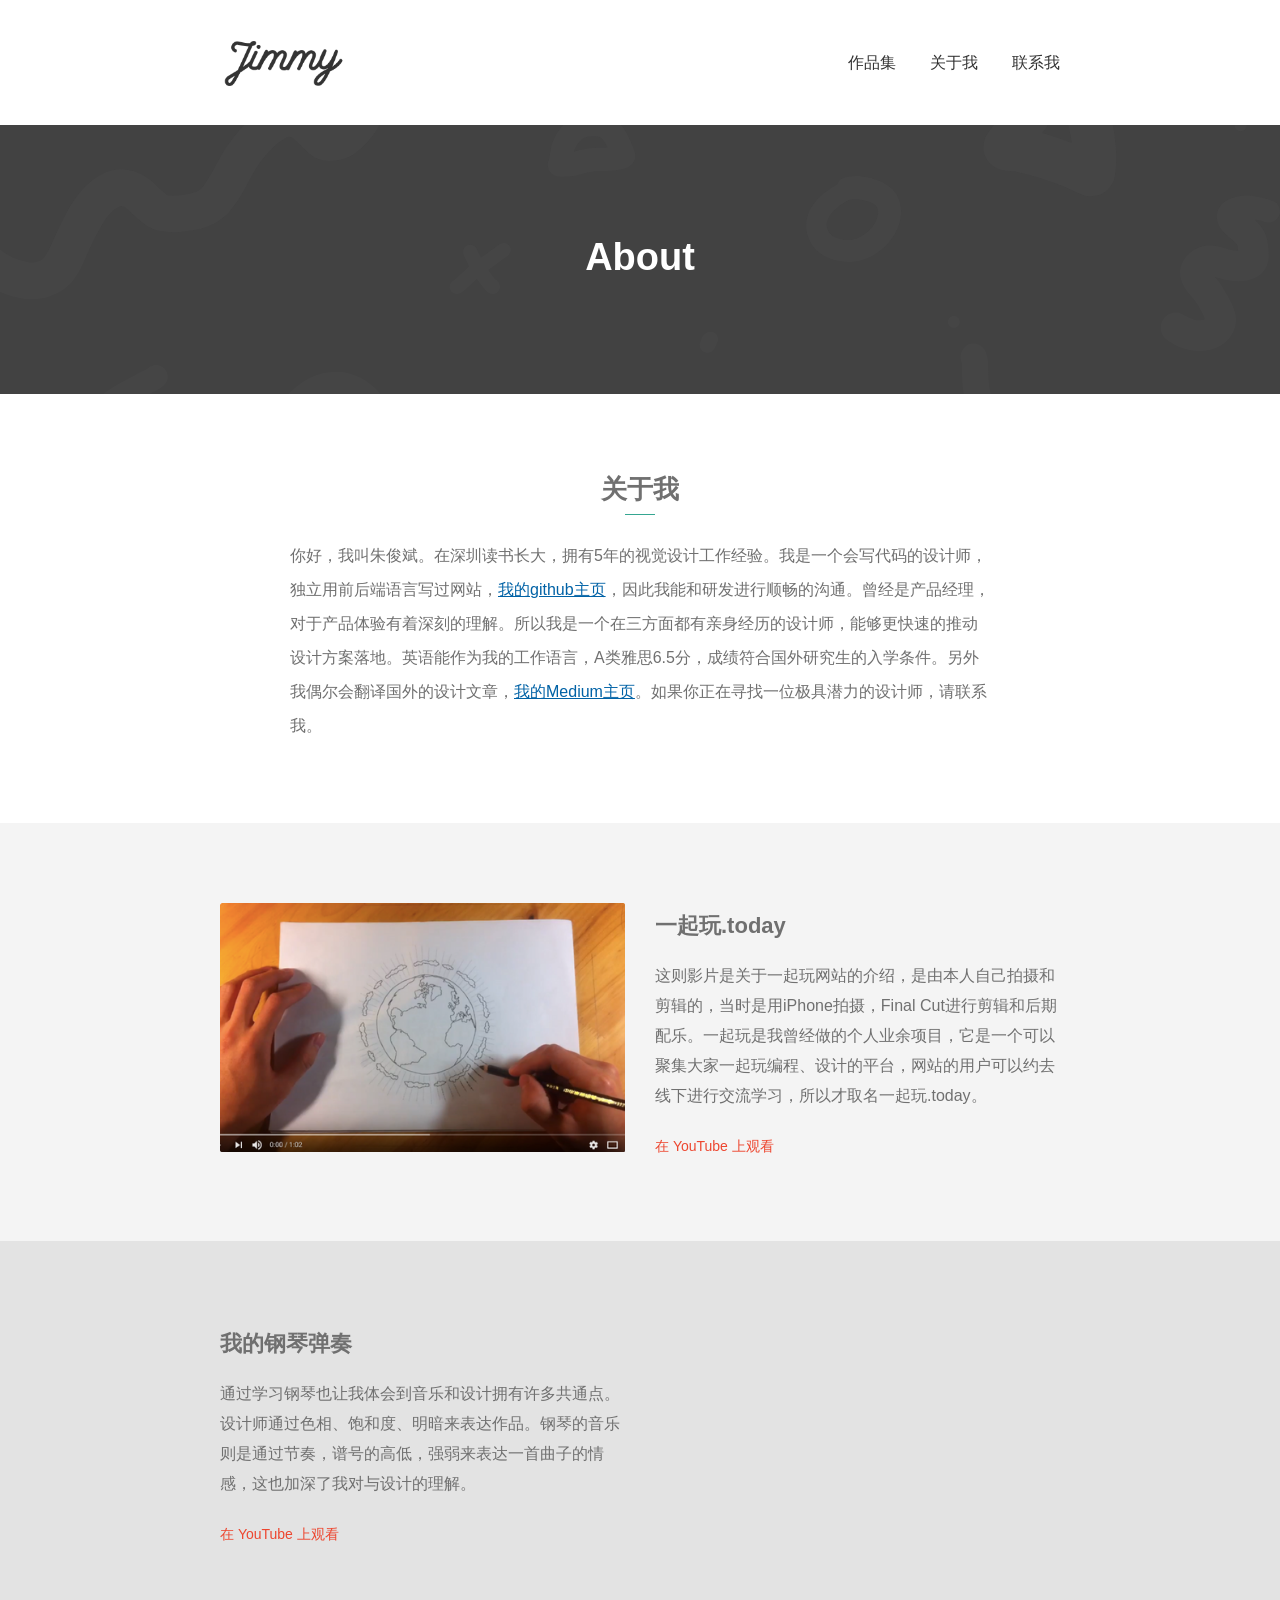
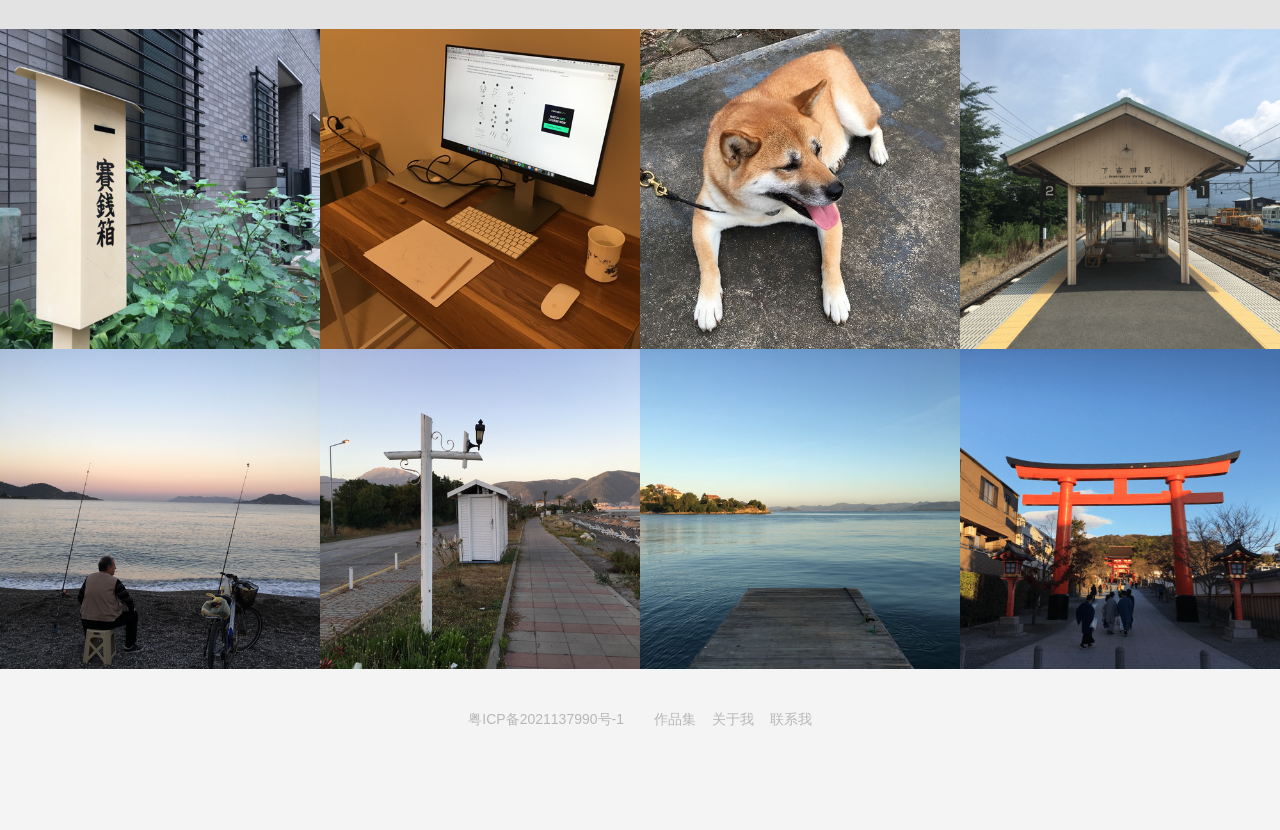
==== commit 2f1b5a60: "Update about.html" ====
--- a/about.html
+++ b/about.html
@@ -27,7 +27,7 @@
   <div class="navigation">
     <div class="pop_div" data-ix="pop-div"><img src="images/icon_close.svg" class="close" data-ix="closepopdiv">
       <ul class="popup_menu w-list-unstyled">
-        <li class="popup_items"><a href="http://www.imjimmyzhu.com/#casesSection" class="popup_link">作品集</a></li>
+        <li class="popup_items"><a href="https://currentlyjimmy-blip.github.io/jimmy-portfolio/#casesSection" class="popup_link">作品集</a></li>
         <li class="popup_items"><a href="about.html" class="popup_link w--current">关于我</a></li>
         <li class="popup_items"><a href="mailto:currentlyjimmy@163.com" class="popup_link">联系我</a></li>
       </ul>
@@ -36,7 +36,7 @@
       <div class="nav_div">
         <div class="logo"><a href="index.html" class="logo w--current"><img width="128" height="auto" src="images/googleFont02.png"></a></div>
         <ul class="nav_menu w-list-unstyled">
-          <li class="nav_item"><a href="http://www.imjimmyzhu.com/#casesSection" class="nav_link">作品集</a></li>
+          <li class="nav_item"><a href="https://currentlyjimmy-blip.github.io/jimmy-portfolio/#casesSection" class="nav_link">作品集</a></li>
           <li class="nav_item"><a href="about.html" target="_blank" class="nav_link w--current">关于我</a></li>
           <li class="nav_item"><a href="mailto:currentlyjimmy@163.com" class="nav_link">联系我</a></li>
         </ul><img src="images/icon_bars.svg" class="bars w-hidden-main w-hidden-medium w-hidden-small" data-ix="popdivclick"></div>
@@ -103,7 +103,7 @@
   <div class="footer">
     <div class="footerwrapper">
       <div class="footertext _1st"><a href="https://beian.miit.gov.cn" target="_blank" class="footerlink">粤ICP备2021137990号-1</a></div>
-      <div class="footertext"><a href="http://www.imjimmyzhu.com/#casesSection" class="footerlink">作品集</a></div>
+      <div class="footertext"><a href="https://currentlyjimmy-blip.github.io/jimmy-portfolio/#casesSection" class="footerlink">作品集</a></div>
       <div class="footertext"><a href="about.html" target="_blank" class="footerlink _3rd w--current">关于我</a></div>
       <div class="footertext"><a href="mailto:currentlyjimmy@163.com" class="footerlink">联系我</a></div>
     </div>
@@ -112,4 +112,4 @@
   <script src="js/webflow.js" type="text/javascript"></script>
   <!-- [if lte IE 9]><script src="https://cdnjs.cloudflare.com/ajax/libs/placeholders/3.0.2/placeholders.min.js"></script><![endif] -->
 </body>
-</html>+</html>
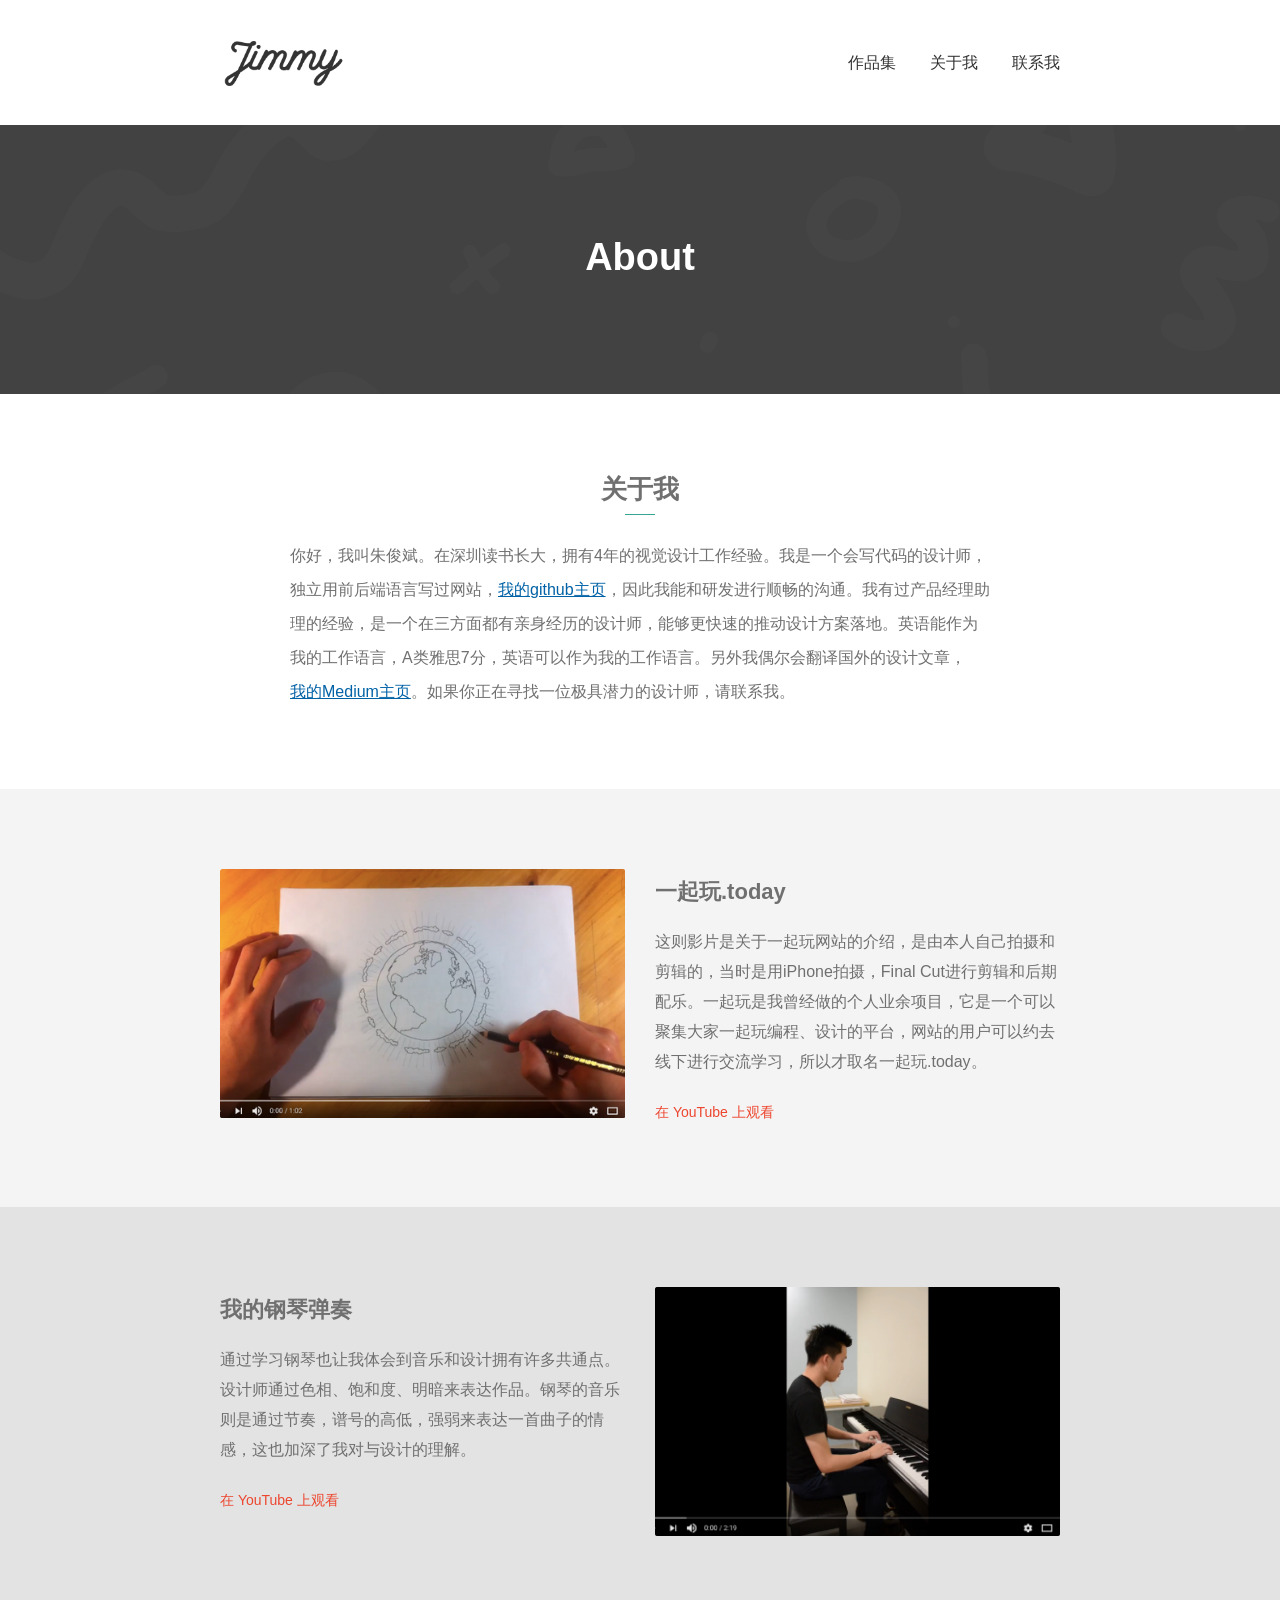
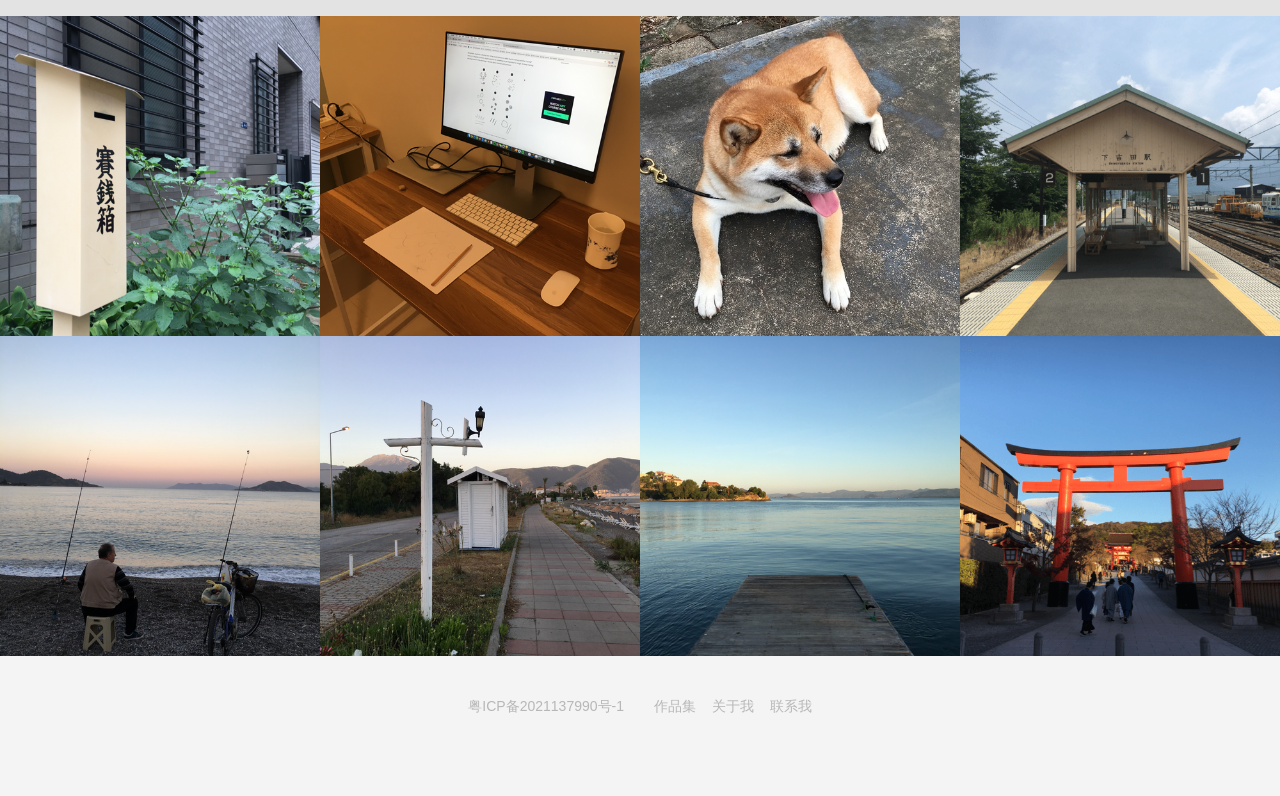
==== commit 19e083b3: "Update about.html" ====
--- a/about.html
+++ b/about.html
@@ -50,7 +50,7 @@
       <h3 class="myexperiencetext">关于我</h3>
       <div class="greenborder"></div>
       <!-- <div class="experiencetext">2016年的我开始自学做设计，通过Youtube、Teamtreehouse获得相关理论知识。同时我也开始自学代码，并独立用Python和PHP写过两个网站：1、yiqiwan.today 此网站是个人业余项目，目的是聚集陌生人一起玩编程和设计，约去线下进行交流学习。2、chntid.com 是我帮一位好朋友的公司写的网站，由于之后公司的业务方向转型，目前网站已经下线。可访问我的github查看源代码：<a href="https://github.com/jimmyboard" target="_blank" class="link">https://github.com/jimmyboard</a></div> -->
-      <div class="experiencetext" style="text-align: left;">你好，我叫朱俊斌。在深圳读书长大，拥有5年的视觉设计工作经验。我是一个会写代码的设计师，独立用前后端语言写过网站，<a href="https://github.com/jimmyboard" target="_blank" class="link" style="color: #0062A6;text-decoration: underline;">我的github主页</a>，因此我能和研发进行顺畅的沟通。曾经是产品经理，对于产品体验有着深刻的理解。所以我是一个在三方面都有亲身经历的设计师，能够更快速的推动设计方案落地。英语能作为我的工作语言，A类雅思6.5分，成绩符合国外研究生的入学条件。另外我偶尔会翻译国外的设计文章，<a href="https://medium.com/@jimmyboard" target="_blank" class="link" style="color: #0062A6;text-decoration: underline;">我的Medium主页</a>。如果你正在寻找一位极具潜力的设计师，请联系我。</a></div>
+      <div class="experiencetext" style="text-align: left;">你好，我叫朱俊斌。在深圳读书长大，拥有4年的视觉设计工作经验。我是一个会写代码的设计师，独立用前后端语言写过网站，<a href="https://github.com/jimmyboard" target="_blank" class="link" style="color: #0062A6;text-decoration: underline;">我的github主页</a>，因此我能和研发进行顺畅的沟通。我有过产品经理助理的经验，是一个在三方面都有亲身经历的设计师，能够更快速的推动设计方案落地。英语能作为我的工作语言，A类雅思7分，英语可以作为我的工作语言。另外我偶尔会翻译国外的设计文章，<a href="https://medium.com/@jimmyboard" target="_blank" class="link" style="color: #0062A6;text-decoration: underline;">我的Medium主页</a>。如果你正在寻找一位极具潜力的设计师，请联系我。</a></div>
       <p class="paragraph-3"></p>
     </div>
   </div>
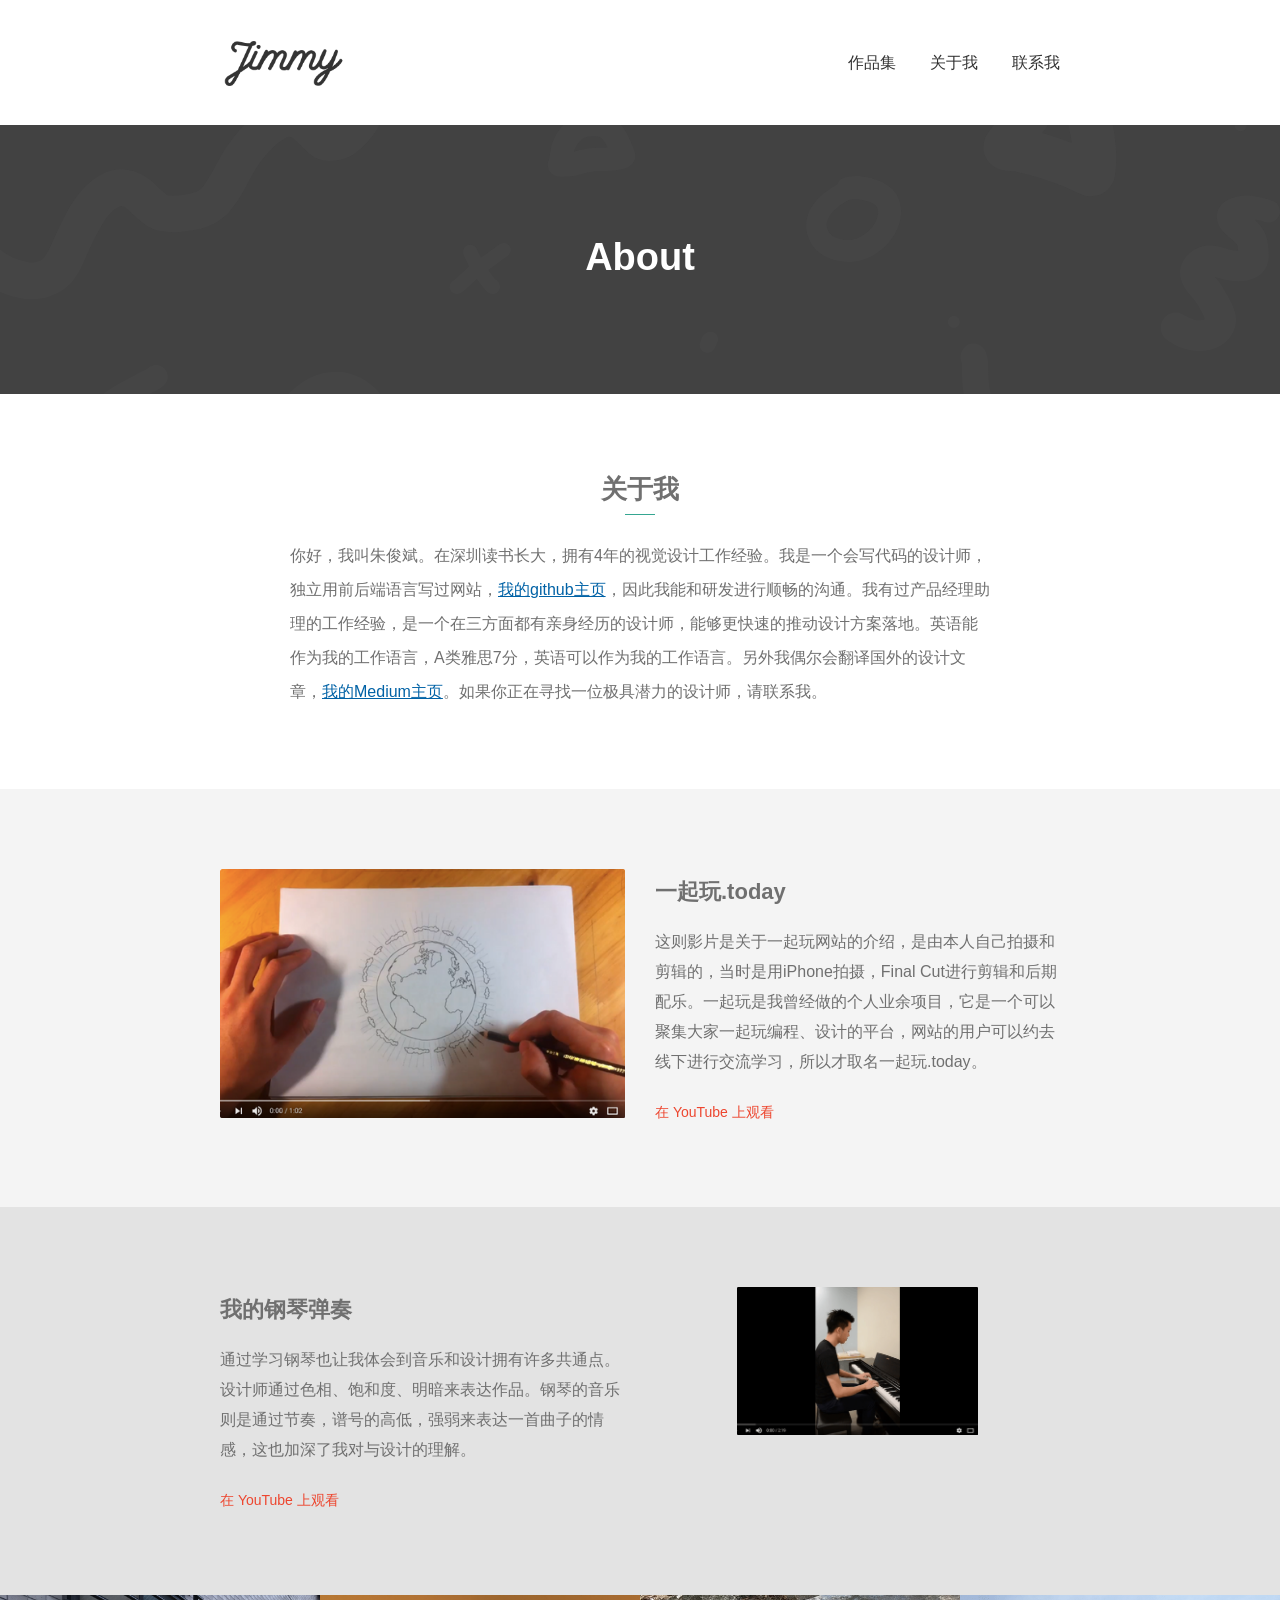
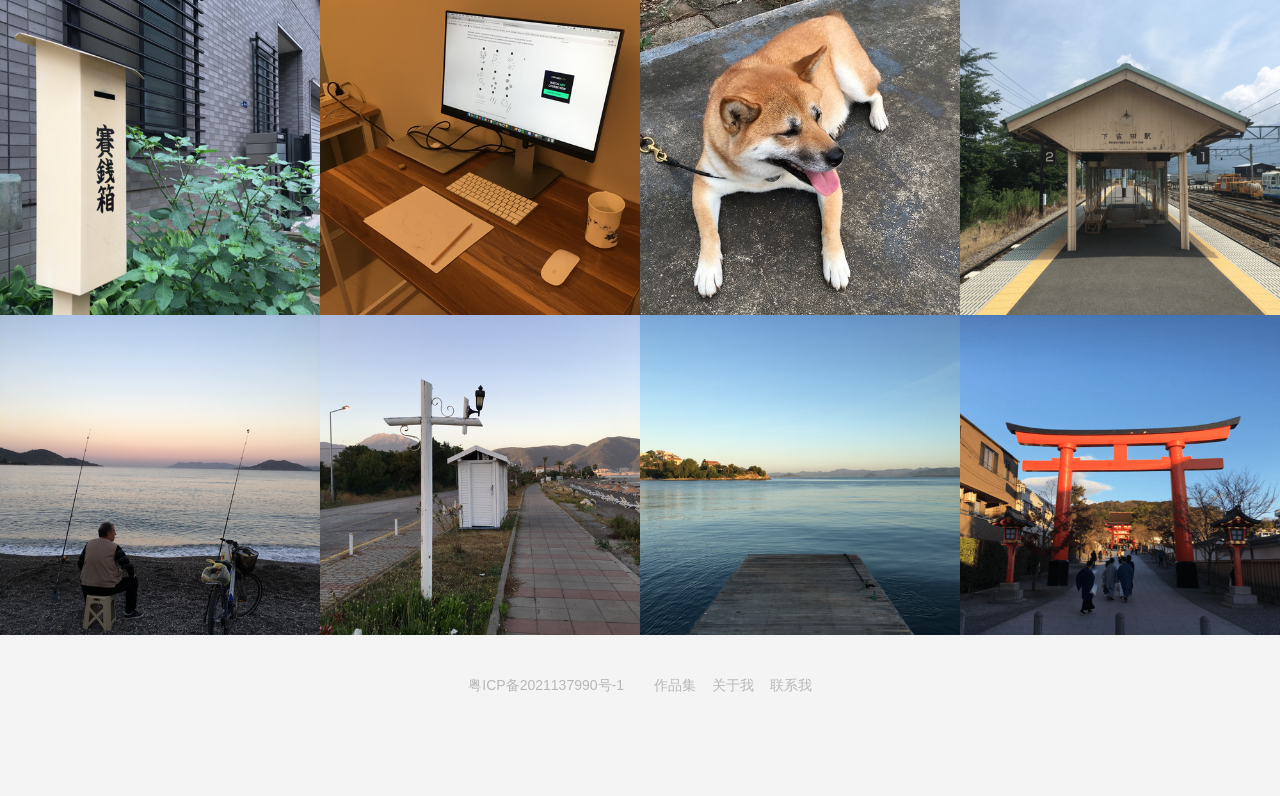
==== commit b4531d35: "Update about.html" ====
--- a/about.html
+++ b/about.html
@@ -50,7 +50,7 @@
       <h3 class="myexperiencetext">关于我</h3>
       <div class="greenborder"></div>
       <!-- <div class="experiencetext">2016年的我开始自学做设计，通过Youtube、Teamtreehouse获得相关理论知识。同时我也开始自学代码，并独立用Python和PHP写过两个网站：1、yiqiwan.today 此网站是个人业余项目，目的是聚集陌生人一起玩编程和设计，约去线下进行交流学习。2、chntid.com 是我帮一位好朋友的公司写的网站，由于之后公司的业务方向转型，目前网站已经下线。可访问我的github查看源代码：<a href="https://github.com/jimmyboard" target="_blank" class="link">https://github.com/jimmyboard</a></div> -->
-      <div class="experiencetext" style="text-align: left;">你好，我叫朱俊斌。在深圳读书长大，拥有4年的视觉设计工作经验。我是一个会写代码的设计师，独立用前后端语言写过网站，<a href="https://github.com/jimmyboard" target="_blank" class="link" style="color: #0062A6;text-decoration: underline;">我的github主页</a>，因此我能和研发进行顺畅的沟通。我有过产品经理助理的经验，是一个在三方面都有亲身经历的设计师，能够更快速的推动设计方案落地。英语能作为我的工作语言，A类雅思7分，英语可以作为我的工作语言。另外我偶尔会翻译国外的设计文章，<a href="https://medium.com/@jimmyboard" target="_blank" class="link" style="color: #0062A6;text-decoration: underline;">我的Medium主页</a>。如果你正在寻找一位极具潜力的设计师，请联系我。</a></div>
+      <div class="experiencetext" style="text-align: left;">你好，我叫朱俊斌。在深圳读书长大，拥有4年的视觉设计工作经验。我是一个会写代码的设计师，独立用前后端语言写过网站，<a href="https://github.com/jimmyboard" target="_blank" class="link" style="color: #0062A6;text-decoration: underline;">我的github主页</a>，因此我能和研发进行顺畅的沟通。我有过产品经理助理的工作经验，是一个在三方面都有亲身经历的设计师，能够更快速的推动设计方案落地。英语能作为我的工作语言，A类雅思7分，英语可以作为我的工作语言。另外我偶尔会翻译国外的设计文章，<a href="https://medium.com/@jimmyboard" target="_blank" class="link" style="color: #0062A6;text-decoration: underline;">我的Medium主页</a>。如果你正在寻找一位极具潜力的设计师，请联系我。</a></div>
       <p class="paragraph-3"></p>
     </div>
   </div>
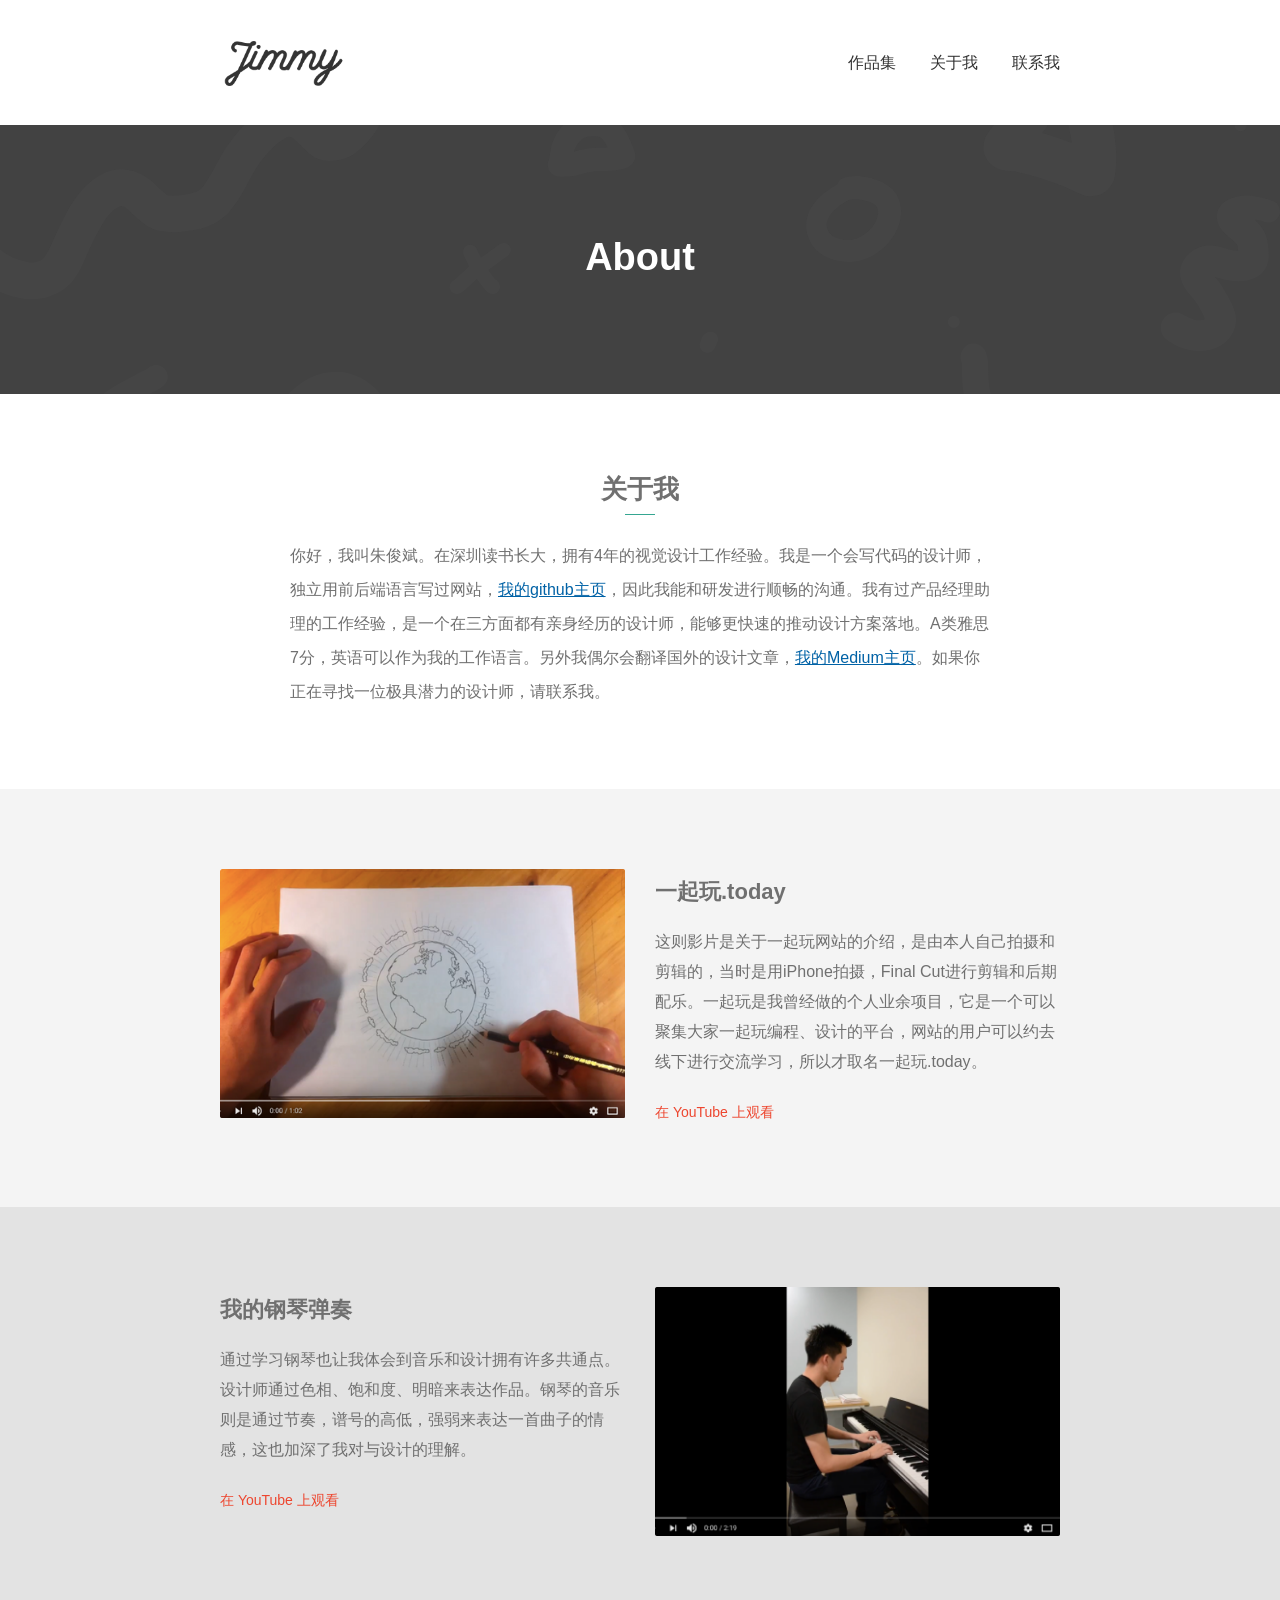
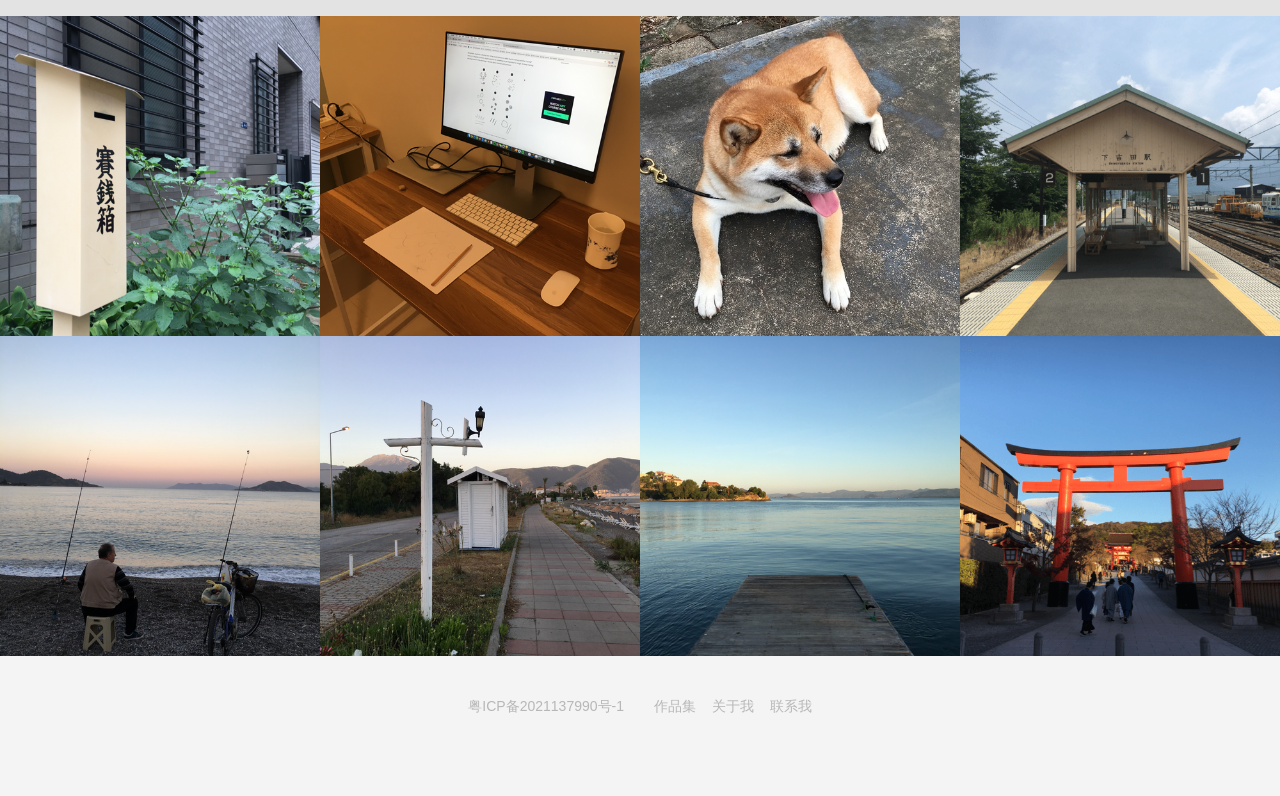
==== commit 4b8b9a65: "Update about.html" ====
--- a/about.html
+++ b/about.html
@@ -50,7 +50,7 @@
       <h3 class="myexperiencetext">关于我</h3>
       <div class="greenborder"></div>
       <!-- <div class="experiencetext">2016年的我开始自学做设计，通过Youtube、Teamtreehouse获得相关理论知识。同时我也开始自学代码，并独立用Python和PHP写过两个网站：1、yiqiwan.today 此网站是个人业余项目，目的是聚集陌生人一起玩编程和设计，约去线下进行交流学习。2、chntid.com 是我帮一位好朋友的公司写的网站，由于之后公司的业务方向转型，目前网站已经下线。可访问我的github查看源代码：<a href="https://github.com/jimmyboard" target="_blank" class="link">https://github.com/jimmyboard</a></div> -->
-      <div class="experiencetext" style="text-align: left;">你好，我叫朱俊斌。在深圳读书长大，拥有4年的视觉设计工作经验。我是一个会写代码的设计师，独立用前后端语言写过网站，<a href="https://github.com/jimmyboard" target="_blank" class="link" style="color: #0062A6;text-decoration: underline;">我的github主页</a>，因此我能和研发进行顺畅的沟通。我有过产品经理助理的工作经验，是一个在三方面都有亲身经历的设计师，能够更快速的推动设计方案落地。英语能作为我的工作语言，A类雅思7分，英语可以作为我的工作语言。另外我偶尔会翻译国外的设计文章，<a href="https://medium.com/@jimmyboard" target="_blank" class="link" style="color: #0062A6;text-decoration: underline;">我的Medium主页</a>。如果你正在寻找一位极具潜力的设计师，请联系我。</a></div>
+      <div class="experiencetext" style="text-align: left;">你好，我叫朱俊斌。在深圳读书长大，拥有4年的视觉设计工作经验。我是一个会写代码的设计师，独立用前后端语言写过网站，<a href="https://github.com/jimmyboard" target="_blank" class="link" style="color: #0062A6;text-decoration: underline;">我的github主页</a>，因此我能和研发进行顺畅的沟通。我有过产品经理助理的工作经验，是一个在三方面都有亲身经历的设计师，能够更快速的推动设计方案落地。A类雅思7分，英语可以作为我的工作语言。另外我偶尔会翻译国外的设计文章，<a href="https://medium.com/@jimmyboard" target="_blank" class="link" style="color: #0062A6;text-decoration: underline;">我的Medium主页</a>。如果你正在寻找一位极具潜力的设计师，请联系我。</a></div>
       <p class="paragraph-3"></p>
     </div>
   </div>
